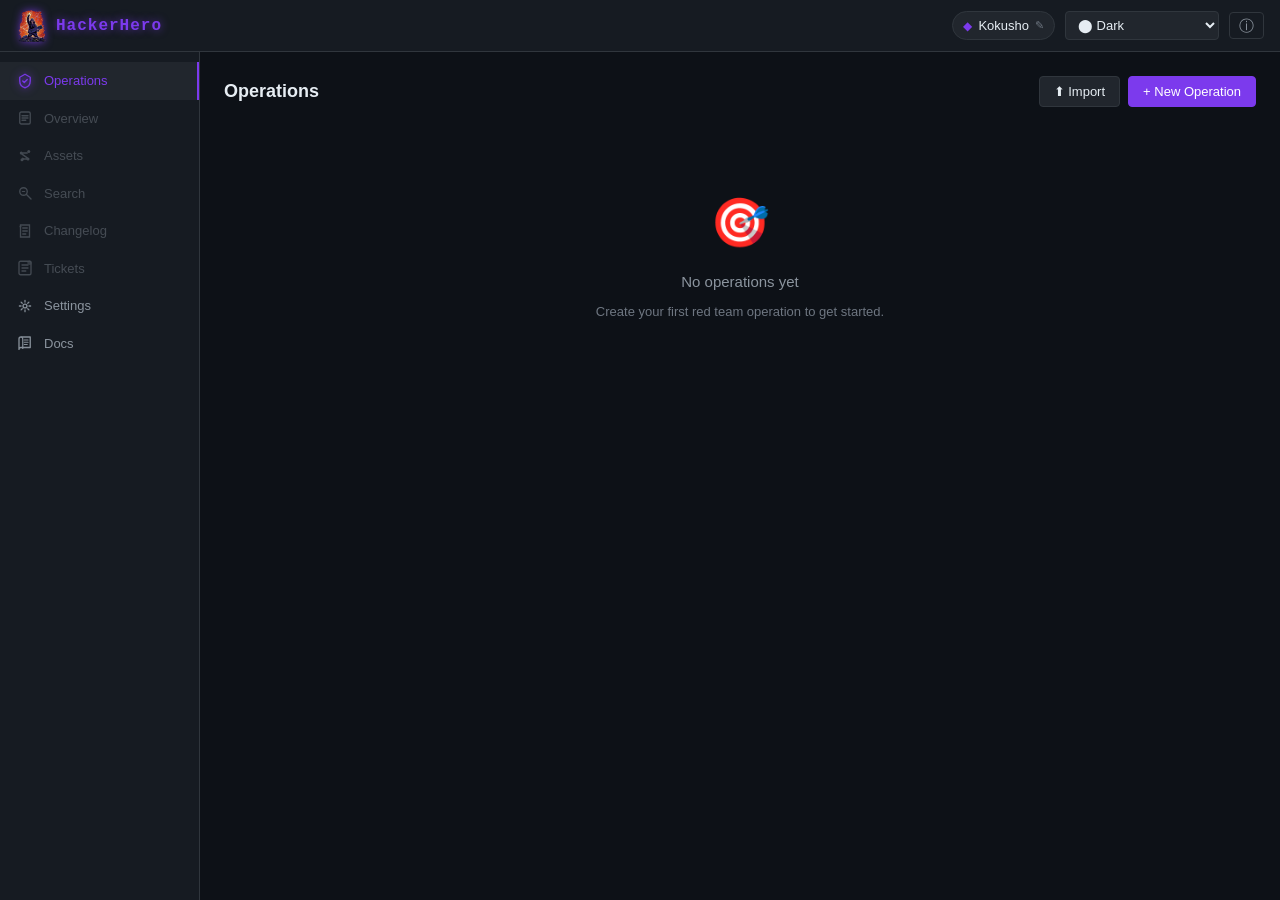
==== index.html @ f77c1a6c "First commit - alpha release of the airgap edition" ====
<!DOCTYPE html>
<!--
  HackerHero - Red Team Operations Manager
  A local-first, offline web application for pentesters and red team operators.
  All data is stored in the browser's IndexedDB — no server, no internet required.
  
  To run: serve this folder with any HTTP server, e.g.:
    python3 -m http.server 8080
  Then open: http://localhost:8080
-->
<html lang="en" data-theme="dark">
<head>
  <meta charset="UTF-8" />
  <meta name="viewport" content="width=device-width, initial-scale=1.0" />
  <title>HackerHero</title>
  <link rel="icon" type="image/svg+xml" href="favicon.svg?v=logo5" />

  <link rel="stylesheet" href="css/app.css?v=20260406u">
</head>
<body>

  <!-- =====================================================
       MATRIX RAIN CANVAS (visible only in "matrix" theme)
       ===================================================== -->
  <canvas id="matrix-canvas"></canvas>

  <!-- =====================================================
       UPSIDE DOWN OVERLAY (visible only in "upside-down" theme)
       ===================================================== -->
  <div id="ud-overlay" class="hidden" aria-hidden="true">
    <!-- Floating spores / particles (vertical only, varied sizes) -->
    <div class="ud-spores">
      <!-- Tiny spores (1-2px) -->
      <span class="ud-spore" style="--x:2%;--d:9s;--s:1px;--delay:0s"></span>
      <span class="ud-spore" style="--x:7%;--d:12s;--s:1px;--delay:2.1s"></span>
      <span class="ud-spore" style="--x:14%;--d:8s;--s:2px;--delay:0.4s"></span>
      <span class="ud-spore" style="--x:19%;--d:14s;--s:1px;--delay:4.6s"></span>
      <span class="ud-spore" style="--x:26%;--d:10s;--s:2px;--delay:1.3s"></span>
      <span class="ud-spore" style="--x:34%;--d:13s;--s:1px;--delay:6.0s"></span>
      <span class="ud-spore" style="--x:41%;--d:7s;--s:2px;--delay:3.2s"></span>
      <span class="ud-spore" style="--x:49%;--d:11s;--s:1px;--delay:5.5s"></span>
      <span class="ud-spore" style="--x:56%;--d:9s;--s:2px;--delay:0.8s"></span>
      <span class="ud-spore" style="--x:63%;--d:15s;--s:1px;--delay:7.2s"></span>
      <span class="ud-spore" style="--x:71%;--d:8s;--s:2px;--delay:2.5s"></span>
      <span class="ud-spore" style="--x:79%;--d:12s;--s:1px;--delay:4.0s"></span>
      <span class="ud-spore" style="--x:86%;--d:10s;--s:2px;--delay:8.1s"></span>
      <span class="ud-spore" style="--x:93%;--d:14s;--s:1px;--delay:1.7s"></span>
      <span class="ud-spore" style="--x:97%;--d:9s;--s:2px;--delay:5.9s"></span>
      <!-- Small spores (3px) -->
      <span class="ud-spore" style="--x:4%;--d:10s;--s:3px;--delay:0.3s"></span>
      <span class="ud-spore" style="--x:11%;--d:8s;--s:3px;--delay:3.4s"></span>
      <span class="ud-spore" style="--x:18%;--d:13s;--s:3px;--delay:1.1s"></span>
      <span class="ud-spore" style="--x:25%;--d:9s;--s:3px;--delay:5.7s"></span>
      <span class="ud-spore" style="--x:32%;--d:11s;--s:3px;--delay:2.0s"></span>
      <span class="ud-spore" style="--x:39%;--d:7s;--s:3px;--delay:6.3s"></span>
      <span class="ud-spore" style="--x:47%;--d:14s;--s:3px;--delay:0.6s"></span>
      <span class="ud-spore" style="--x:54%;--d:10s;--s:3px;--delay:4.8s"></span>
      <span class="ud-spore" style="--x:61%;--d:8s;--s:3px;--delay:7.5s"></span>
      <span class="ud-spore" style="--x:69%;--d:12s;--s:3px;--delay:1.9s"></span>
      <span class="ud-spore" style="--x:77%;--d:9s;--s:3px;--delay:3.6s"></span>
      <span class="ud-spore" style="--x:84%;--d:11s;--s:3px;--delay:8.4s"></span>
      <span class="ud-spore" style="--x:91%;--d:13s;--s:3px;--delay:0.9s"></span>
      <span class="ud-spore" style="--x:98%;--d:8s;--s:3px;--delay:5.2s"></span>
      <!-- Medium spores (4-5px) -->
      <span class="ud-spore" style="--x:6%;--d:12s;--s:4px;--delay:1.5s"></span>
      <span class="ud-spore" style="--x:13%;--d:9s;--s:5px;--delay:4.1s"></span>
      <span class="ud-spore" style="--x:21%;--d:14s;--s:4px;--delay:0.2s"></span>
      <span class="ud-spore" style="--x:29%;--d:8s;--s:5px;--delay:6.7s"></span>
      <span class="ud-spore" style="--x:36%;--d:11s;--s:4px;--delay:2.4s"></span>
      <span class="ud-spore" style="--x:44%;--d:10s;--s:5px;--delay:7.8s"></span>
      <span class="ud-spore" style="--x:52%;--d:13s;--s:4px;--delay:3.0s"></span>
      <span class="ud-spore" style="--x:59%;--d:7s;--s:5px;--delay:5.3s"></span>
      <span class="ud-spore" style="--x:66%;--d:12s;--s:4px;--delay:0.7s"></span>
      <span class="ud-spore" style="--x:74%;--d:9s;--s:5px;--delay:8.6s"></span>
      <span class="ud-spore" style="--x:81%;--d:14s;--s:4px;--delay:1.8s"></span>
      <span class="ud-spore" style="--x:89%;--d:10s;--s:5px;--delay:4.4s"></span>
      <span class="ud-spore" style="--x:96%;--d:8s;--s:4px;--delay:6.1s"></span>
      <!-- Large spores (6-8px) -->
      <span class="ud-spore" style="--x:9%;--d:16s;--s:6px;--delay:2.3s"></span>
      <span class="ud-spore" style="--x:23%;--d:18s;--s:7px;--delay:0.5s"></span>
      <span class="ud-spore" style="--x:37%;--d:15s;--s:8px;--delay:5.0s"></span>
      <span class="ud-spore" style="--x:50%;--d:17s;--s:6px;--delay:3.7s"></span>
      <span class="ud-spore" style="--x:64%;--d:14s;--s:7px;--delay:7.1s"></span>
      <span class="ud-spore" style="--x:78%;--d:16s;--s:8px;--delay:1.4s"></span>
      <span class="ud-spore" style="--x:88%;--d:18s;--s:6px;--delay:4.9s"></span>
      <span class="ud-spore" style="--x:43%;--d:15s;--s:7px;--delay:8.8s"></span>
      <span class="ud-spore" style="--x:16%;--d:17s;--s:8px;--delay:6.5s"></span>
      <span class="ud-spore" style="--x:72%;--d:14s;--s:6px;--delay:9.2s"></span>
      <span class="ud-spore" style="--x:57%;--d:19s;--s:7px;--delay:2.8s"></span>
      <span class="ud-spore" style="--x:30%;--d:16s;--s:8px;--delay:7.6s"></span>
    </div>



    <!-- Bikes silhouette riding across bottom -->
    <div class="ud-bikes">
      <!-- Kid 1 on bike -->
      <svg class="ud-bike ud-bike-1" viewBox="0 0 80 55" fill="none">
        <circle cx="15" cy="42" r="11" stroke="#1a0a12" stroke-width="2"/>
        <circle cx="65" cy="42" r="11" stroke="#1a0a12" stroke-width="2"/>
        <path d="M15,42 L30,25 L50,25 L65,42" stroke="#1a0a12" stroke-width="2"/>
        <path d="M30,25 L35,42" stroke="#1a0a12" stroke-width="2"/>
        <circle cx="35" cy="15" r="5" fill="#1a0a12"/>
        <path d="M35,20 L35,30" stroke="#1a0a12" stroke-width="2"/>
        <line x1="50" y1="25" x2="50" y2="35" stroke="#1a0a12" stroke-width="2"/>
        <circle cx="52" cy="22" r="3" fill="#ff226655" class="ud-bike-light"/>
      </svg>
      <!-- Kid 2 on bike -->
      <svg class="ud-bike ud-bike-2" viewBox="0 0 80 55" fill="none">
        <circle cx="15" cy="42" r="11" stroke="#1a0a12" stroke-width="2"/>
        <circle cx="65" cy="42" r="11" stroke="#1a0a12" stroke-width="2"/>
        <path d="M15,42 L30,25 L50,25 L65,42" stroke="#1a0a12" stroke-width="2"/>
        <path d="M30,25 L35,42" stroke="#1a0a12" stroke-width="2"/>
        <circle cx="35" cy="15" r="5" fill="#1a0a12"/>
        <path d="M35,20 L35,30" stroke="#1a0a12" stroke-width="2"/>
        <line x1="50" y1="25" x2="50" y2="35" stroke="#1a0a12" stroke-width="2"/>
        <circle cx="52" cy="22" r="3" fill="#ff226655" class="ud-bike-light"/>
      </svg>
      <!-- Kid 3 on bike -->
      <svg class="ud-bike ud-bike-3" viewBox="0 0 80 55" fill="none">
        <circle cx="15" cy="42" r="11" stroke="#1a0a12" stroke-width="2"/>
        <circle cx="65" cy="42" r="11" stroke="#1a0a12" stroke-width="2"/>
        <path d="M15,42 L30,25 L50,25 L65,42" stroke="#1a0a12" stroke-width="2"/>
        <path d="M30,25 L35,42" stroke="#1a0a12" stroke-width="2"/>
        <circle cx="35" cy="15" r="5" fill="#1a0a12"/>
        <path d="M35,20 L35,30" stroke="#1a0a12" stroke-width="2"/>
        <line x1="50" y1="25" x2="50" y2="35" stroke="#1a0a12" stroke-width="2"/>
        <circle cx="52" cy="22" r="3" fill="#ff226655" class="ud-bike-light"/>
      </svg>
    </div>

    <!-- Vecna's clock -->
    <div class="ud-vecna-clock">
      <svg viewBox="0 0 100 100" class="ud-clock-svg">
        <circle cx="50" cy="50" r="45" fill="none" stroke="#3d0a30" stroke-width="2"/>
        <circle cx="50" cy="50" r="42" fill="none" stroke="#ff226622" stroke-width="1"/>
        <!-- Hour markers -->
        <line x1="50" y1="10" x2="50" y2="16" stroke="#ff2266" stroke-width="2"/>
        <line x1="50" y1="84" x2="50" y2="90" stroke="#ff2266" stroke-width="2"/>
        <line x1="10" y1="50" x2="16" y2="50" stroke="#ff2266" stroke-width="2"/>
        <line x1="84" y1="50" x2="90" y2="50" stroke="#ff2266" stroke-width="2"/>
        <line x1="22" y1="22" x2="26" y2="26" stroke="#ff226688" stroke-width="1.5"/>
        <line x1="74" y1="22" x2="78" y2="26" stroke="#ff226688" stroke-width="1.5"/>
        <line x1="22" y1="78" x2="26" y2="74" stroke="#ff226688" stroke-width="1.5"/>
        <line x1="74" y1="78" x2="78" y2="74" stroke="#ff226688" stroke-width="1.5"/>
        <!-- Clock hands -->
        <line x1="50" y1="50" x2="50" y2="22" stroke="#ff2266" stroke-width="2.5" stroke-linecap="round" class="ud-clock-minute"/>
        <line x1="50" y1="50" x2="35" y2="38" stroke="#ff2266" stroke-width="3" stroke-linecap="round" class="ud-clock-hour"/>
        <circle cx="50" cy="50" r="3" fill="#ff2266"/>
        <!-- Vecna tendrils from clock -->
        <path d="M50,95 Q45,110 40,120 Q35,125 30,135" fill="none" stroke="#3d0a30" stroke-width="2" opacity="0.6"/>
        <path d="M50,95 Q55,115 60,125 Q65,130 70,140" fill="none" stroke="#3d0a30" stroke-width="2" opacity="0.6"/>
        <path d="M5,50 Q-10,55 -20,50 Q-25,45 -35,48" fill="none" stroke="#3d0a30" stroke-width="2" opacity="0.6"/>
      </svg>
    </div>

    <!-- Fog / mist layer -->
    <div class="ud-fog ud-fog-1"></div>
    <div class="ud-fog ud-fog-2"></div>
  </div>

  <!-- =====================================================
       APP SHELL
       ===================================================== -->
  <div id="app">

    <!-- ── HEADER ── -->
    <header id="app-header">
      <div class="header-logo" id="btn-go-home" title="Back to Missions">
        <img src="favicon.svg?v=logo5" alt="HackerHero" class="logo-img" />
        <span class="logo-text">HackerHero</span>
      </div>

      <!-- Operation theme: tactical alert banner -->
      <div id="op-alert-banner" class="hidden">
        <span class="op-alert-dot"></span>
        <span class="op-alert-label">ONGOING OPERATION</span>
        <span class="op-alert-sub">DO NOT DISTURB</span>
        <span class="op-alert-dot"></span>
      </div>

      <div id="active-mission-badge" class="mission-badge hidden">
        <span class="badge-label">OPERATION</span>
        <span id="active-mission-name" class="badge-name"></span>
        <div id="mission-tz-clock" class="mission-tz-clock hidden">
          <span id="tz-time" class="tz-time">--:--:--</span>
          <span id="tz-date" class="tz-date">---</span>
          <span id="tz-zone" class="tz-zone"></span>
        </div>
      </div>

      <div class="header-right">
        <!-- Operator name indicator -->
        <div class="operator-chip" id="operator-chip" title="Click to change operator name">
          <span class="operator-icon">&#9670;</span>
          <span id="header-operator-name">Loading…</span>
          <span class="operator-edit-hint">&#9998;</span>
        </div>

        <!-- Theme selector -->
        <div class="theme-selector-wrap">
          <label for="theme-select" class="sr-only">Theme</label>
          <select id="theme-select" title="Choose UI theme">
            <option value="dark">&#11044; Dark</option>
            <option value="light">&#9675; Light</option>
            <option value="concentration">&#9670; Focus</option>
            <option value="matrix">&#9707; Matrix</option>
            <option value="upside-down">&#9763; Upside Down</option>
            <option value="operation">&#9760; Operation</option>
            <option value="wargames">&#9000; WarGames</option>
            <option value="hackers">&#9889; Hack The Planet</option>
          </select>
        </div>

        <!-- Docs link -->
        <button class="btn-icon" id="btn-open-docs" title="Documentation">&#9432;</button>
      </div>
    </header>

    <!-- ── BODY LAYOUT ── -->
    <div id="app-body">

      <!-- ── SIDEBAR NAVIGATION ── -->
      <nav id="sidebar">
        <ul class="nav-list" role="navigation">
          <li class="nav-item active" data-panel="missions"   title="All Operations">
            <span class="nav-icon" aria-hidden="true">
              <svg viewBox="0 0 24 24" class="nav-icon-svg" focusable="false">
                <path d="M12 3l7 4v5c0 5-3.2 8-7 9-3.8-1-7-4-7-9V7l7-4z" fill="none" stroke="currentColor" stroke-width="1.8" stroke-linejoin="round"/>
                <path d="M9 12l2 2 4-4" fill="none" stroke="currentColor" stroke-width="1.8" stroke-linecap="round" stroke-linejoin="round"/>
              </svg>
            </span>
            <span class="nav-label">Operations</span>
          </li>
          <li class="nav-item mission-only" data-panel="overview"   title="Mission Overview">
            <span class="nav-icon" aria-hidden="true">
              <svg viewBox="0 0 24 24" class="nav-icon-svg" focusable="false">
                <rect x="5" y="4" width="14" height="16" rx="2" fill="none" stroke="currentColor" stroke-width="1.8"/>
                <path d="M8 9h8M8 12h8M8 15h5" fill="none" stroke="currentColor" stroke-width="1.8" stroke-linecap="round"/>
              </svg>
            </span>
            <span class="nav-label">Overview</span>
          </li>
          <li class="nav-item mission-only" data-panel="assets"     title="Network Zones & Assets">
            <span class="nav-icon" aria-hidden="true">
              <svg viewBox="0 0 24 24" class="nav-icon-svg" focusable="false">
                <circle cx="7" cy="8" r="2" fill="currentColor"/>
                <circle cx="17" cy="6" r="2" fill="currentColor"/>
                <circle cx="16" cy="16" r="2" fill="currentColor"/>
                <circle cx="8" cy="17" r="2" fill="currentColor"/>
                <path d="M9 8h6M8 9.5l7 5M14.5 16h-5" fill="none" stroke="currentColor" stroke-width="1.8" stroke-linecap="round"/>
                <path d="M10 16l-1-1" fill="none" stroke="currentColor" stroke-width="1.8" stroke-linecap="round"/>
              </svg>
            </span>
            <span class="nav-label">Assets</span>
          </li>
          <li class="nav-item mission-only" data-panel="search"     title="Search">
            <span class="nav-icon" aria-hidden="true">
              <svg viewBox="0 0 24 24" class="nav-icon-svg" focusable="false">
                <circle cx="10" cy="10" r="5" fill="none" stroke="currentColor" stroke-width="1.8"/>
                <path d="M14 14l6 6" fill="none" stroke="currentColor" stroke-width="1.8" stroke-linecap="round"/>
                <path d="M8.5 10h3" fill="none" stroke="currentColor" stroke-width="1.6" stroke-linecap="round"/>
              </svg>
            </span>
            <span class="nav-label">Search</span>
          </li>

          <li class="nav-item mission-only" data-panel="changelog"  title="Changelog">
            <span class="nav-icon" aria-hidden="true">
              <svg viewBox="0 0 24 24" class="nav-icon-svg" focusable="false">
                <path d="M6 4h12v16H6z" fill="none" stroke="currentColor" stroke-width="1.8"/>
                <path d="M9 8h6M9 12h6M9 16h4" fill="none" stroke="currentColor" stroke-width="1.8" stroke-linecap="round"/>
                <circle cx="6" cy="6" r="1.3" fill="currentColor"/>
              </svg>
            </span>
            <span class="nav-label">Changelog</span>
          </li>
          <li class="nav-item mission-only" data-panel="tickets" title="Tickets">
            <span class="nav-icon" aria-hidden="true">
              <svg viewBox="0 0 24 24" class="nav-icon-svg" focusable="false">
                <rect x="4" y="3" width="16" height="18" rx="2" fill="none" stroke="currentColor" stroke-width="1.8"/>
                <path d="M8 8h8M8 12h8M8 16h5" fill="none" stroke="currentColor" stroke-width="1.8" stroke-linecap="round"/>
                <circle cx="18" cy="5" r="3" fill="currentColor" opacity=".7"/>
              </svg>
            </span>
            <span class="nav-label">Tickets</span>
          </li>
          <li class="nav-item" data-panel="settings" title="Settings">
            <span class="nav-icon" aria-hidden="true">
              <svg viewBox="0 0 24 24" class="nav-icon-svg" focusable="false">
                <circle cx="12" cy="12" r="2.6" fill="none" stroke="currentColor" stroke-width="1.8"/>
                <path d="M12 4.5v2.2M12 17.3v2.2M4.5 12h2.2M17.3 12h2.2M6.8 6.8l1.5 1.5M15.7 15.7l1.5 1.5M17.2 6.8l-1.5 1.5M8.3 15.7l-1.5 1.5" fill="none" stroke="currentColor" stroke-width="1.7" stroke-linecap="round"/>
              </svg>
            </span>
            <span class="nav-label">Settings</span>
          </li>
          <li class="nav-item" data-panel="docs" title="Documentation">
            <span class="nav-icon" aria-hidden="true">
              <svg viewBox="0 0 24 24" class="nav-icon-svg" focusable="false">
                <path d="M4 6.5C4 5.1 5.1 4 6.5 4H19v14H6.5C5.1 18 4 19.1 4 20.5V6.5z" fill="none" stroke="currentColor" stroke-width="1.8" stroke-linejoin="round"/>
                <path d="M6.5 4C7.9 4 9 5.1 9 6.5V20" fill="none" stroke="currentColor" stroke-width="1.6"/>
                <path d="M11 8h5M11 11h5M11 14h4" fill="none" stroke="currentColor" stroke-width="1.6" stroke-linecap="round"/>
              </svg>
            </span>
            <span class="nav-label">Docs</span>
          </li>
        </ul>
      </nav>

      <!-- ── MAIN CONTENT ── -->
      <main id="main-content">

        <!-- OPERATIONS PANEL -->
        <section id="panel-missions" class="panel active" role="main">
          <!-- Dynamically rendered by js/app.js – MissionsPanel.render() -->
        </section>

        <!-- OVERVIEW PANEL -->
        <section id="panel-overview" class="panel" role="main">
          <!-- Dynamically rendered by OverviewPanel.render() -->
        </section>

        <!-- ASSETS PANEL -->
        <section id="panel-assets" class="panel" role="main">
          <!-- Dynamically rendered by AssetsPanel.render() -->
        </section>

        <!-- SEARCH PANEL -->
        <section id="panel-search" class="panel" role="main">
          <!-- Dynamically rendered by SearchPanel.render() -->
        </section>

        <!-- CHANGELOG PANEL -->
        <section id="panel-changelog" class="panel" role="main">
          <!-- Dynamically rendered by ChangelogPanel.render() -->
        </section>

        <!-- TICKETS PANEL -->
        <section id="panel-tickets" class="panel" role="main">
          <!-- Dynamically rendered by TicketsPanel.render() -->
        </section>

        <!-- SETTINGS PANEL -->
        <section id="panel-settings" class="panel" role="main">
          <!-- Dynamically rendered by SettingsPanel.render() -->
        </section>

        <!-- DOCS PANEL -->
        <section id="panel-docs" class="panel" role="main">
          <!-- Dynamically rendered by DocsPanel.render() -->
        </section>

      </main>
    </div>
  </div>

  <!-- =====================================================
       MODAL OVERLAY
       ===================================================== -->
  <div id="modal-overlay" class="hidden" role="dialog" aria-modal="true">
    <div id="modal-box">
      <div id="modal-header">
        <h3 id="modal-title">Dialog</h3>
        <button id="modal-close" title="Close">&times;</button>
      </div>
      <div id="modal-body">
        <!-- Populated dynamically -->
      </div>
      <div id="modal-footer">
        <button id="modal-cancel" class="btn btn-secondary">Cancel</button>
        <button id="modal-confirm" class="btn btn-primary">Confirm</button>
      </div>
    </div>
  </div>

  <!-- =====================================================
       TOAST NOTIFICATIONS
       ===================================================== -->
  <div id="toast-container" aria-live="polite"></div>

  <!-- =====================================================
       TOOLTIP (global, positioned by JS)
       ===================================================== -->
  <div id="global-tooltip" class="hidden"></div>

  <!-- =====================================================
       LIGHTBOX (image gallery overlay)
       ===================================================== -->
  <div id="lightbox-overlay" class="hidden" aria-label="Image viewer">
    <button class="lightbox-close" title="Close (Esc)">&times;</button>
    <button class="lightbox-nav prev" title="Previous (←)">‹</button>
    <div class="lightbox-img-wrap">
      <img id="lightbox-img" src="" alt="Attachment preview" />
    </div>
    <button class="lightbox-nav next" title="Next (→)">›</button>
    <div class="lightbox-info">
      <span class="lightbox-counter" id="lightbox-counter"></span>
      <span class="lightbox-filename" id="lightbox-filename"></span>
    </div>
  </div>

  <!-- =====================================================
       ENTRY POINT – ES6 Module
       All other modules are imported via app.js
       ===================================================== -->
  <script type="module" src="js/app.js?v=20260406u"></script>
</body>
</html>
---- css/app.css ----
/**
 * HackerHero — Application Stylesheet
 *
 * Architecture:
 *  1. CSS Custom Properties (theme tokens) — 6 themes via [data-theme]
 *  2. Reset & base typography
 *  3. Layout (header, sidebar, content)
 *  4. Navigation
 *  5. Panels (generic panel shell)
 *  6. Components:
 *       buttons, forms, tables, cards, badges, tooltips,
 *       tree view, modal, toast, map canvas, changelog, search
 *  7. Special theme effects (matrix rain, upside-down, operation blink)
 *  8. Utilities
 *
 * To add a new theme:
 *  1. Add a new [data-theme="your-theme"] block in section 1
 *  2. Add <option> in index.html theme-select
 *  3. Handle any special JS effects in app.js ThemeManager
 */

/* ═══════════════════════════════════════════════════════════════════════════
   1. CSS CUSTOM PROPERTIES / THEME TOKENS
   ═══════════════════════════════════════════════════════════════════════════ */

/* ── Dark Minimalist (default) ───────────────────────────────────────────── */
[data-theme="dark"], :root {
  --c-bg:          #0d1117;
  --c-bg2:         #161b22;
  --c-bg3:         #21262d;
  --c-border:      #30363d;
  --c-text:        #e6edf3;
  --c-text2:       #8b949e;
  --c-text3:       #6e7681;
  --c-accent:      #7c3aed;
  --c-accent-hover:#6d28d9;
  --c-accent2:     #22d3ee;
  --c-success:     #3fb950;
  --c-warning:     #d29922;
  --c-danger:      #f85149;
  --c-info:        #58a6ff;
  --c-key-badge:   #fbbf24;
  --c-sidebar-w:   200px;
  --c-header-h:    52px;
  --radius:        8px;
  --radius-sm:     4px;
  --shadow:        0 4px 16px rgba(0,0,0,.45);
  --shadow-sm:     0 2px 6px rgba(0,0,0,.35);
  --font-ui:       -apple-system, BlinkMacSystemFont, "Segoe UI", Helvetica, Arial, sans-serif;
  --font-mono:     "SFMono-Regular", Consolas, "Liberation Mono", Menlo, monospace;
  --transition:    0.18s ease;
  --matrix-color:  #00ff41;
  --glow-accent:   0 0 8px rgba(124,58,237,.7);
  --glow-cyan:     0 0 8px rgba(34,211,238,.7);
}

/* ── Light Minimalist ─────────────────────────────────────────────────────── */
[data-theme="light"] {
  --c-bg:          #ffffff;
  --c-bg2:         #f6f8fa;
  --c-bg3:         #eaeef2;
  --c-border:      #d0d7de;
  --c-text:        #1f2328;
  --c-text2:       #656d76;
  --c-text3:       #8c959f;
  --c-accent:      #6d28d9;
  --c-accent-hover:#5b21b6;
  --c-accent2:     #0284c7;
  --c-success:     #1a7f37;
  --c-warning:     #9a6700;
  --c-danger:      #cf222e;
  --c-info:        #0550ae;
  --c-key-badge:   #b45309;
  --shadow:        0 4px 16px rgba(0,0,0,.12);
  --shadow-sm:     0 2px 6px rgba(0,0,0,.08);
  --glow-accent:   none;
  --glow-cyan:     none;
}

/* ── Concentration (calm focus) ───────────────────────────────────────────── */
[data-theme="concentration"] {
  --c-bg:          #1a1f2e;
  --c-bg2:         #222a3d;
  --c-bg3:         #2a3450;
  --c-border:      #2d3748;
  --c-text:        #b8c4d8;
  --c-text2:       #7d8fa8;
  --c-text3:       #5a6a80;
  --c-accent:      #4a9eff;
  --c-accent-hover:#2680eb;
  --c-accent2:     #63cba8;
  --c-success:     #48bb78;
  --c-warning:     #ecc94b;
  --c-danger:      #fc8181;
  --c-info:        #63b3ed;
  --c-key-badge:   #f6ad55;
  --shadow:        0 4px 18px rgba(0,0,0,.5);
  --shadow-sm:     0 2px 8px rgba(0,0,0,.4);
  --glow-accent:   0 0 10px rgba(74,158,255,.5);
  --glow-cyan:     0 0 10px rgba(99,203,168,.5);
}

/* ── Matrix ───────────────────────────────────────────────────────────────── */
[data-theme="matrix"] {
  --c-bg:          #000000;
  --c-bg2:         #001400;
  --c-bg3:         #002200;
  --c-border:      #004400;
  --c-text:        #00ff41;
  --c-text2:       #00cc33;
  --c-text3:       #009922;
  --c-accent:      #00ff41;
  --c-accent-hover:#00cc33;
  --c-accent2:     #00ffcc;
  --c-success:     #00ff41;
  --c-warning:     #ffff00;
  --c-danger:      #ff4444;
  --c-info:        #00ccff;
  --c-key-badge:   #ffff00;
  --font-ui:       "SFMono-Regular", Consolas, monospace;
  --shadow:        0 0 20px rgba(0,255,65,.15);
  --shadow-sm:     0 0 8px rgba(0,255,65,.1);
  --glow-accent:   0 0 10px #00ff41, 0 0 20px rgba(0,255,65,.3);
  --glow-cyan:     0 0 10px #00ffcc;
}

/* ── Upside Down (Stranger Things aesthetic) ──────────────────────────────── */
[data-theme="upside-down"] {
  --c-bg:          #080206;
  --c-bg2:         #110510;
  --c-bg3:         #1c0a1a;
  --c-border:      #3d0a30;
  --c-text:        #e8c4d8;
  --c-text2:       #b06090;
  --c-text3:       #7a3060;
  --c-accent:      #ff2266;
  --c-accent-hover:#cc1a55;
  --c-accent2:     #ff6633;
  --c-success:     #cc3366;
  --c-warning:     #ff9944;
  --c-danger:      #ff0033;
  --c-info:        #cc44cc;
  --c-key-badge:   #ff6600;
  --shadow:        0 4px 20px rgba(255,0,80,.2);
  --shadow-sm:     0 2px 10px rgba(255,0,80,.15);
  --glow-accent:   0 0 12px rgba(255,34,102,.8), 0 0 30px rgba(255,34,102,.3);
  --glow-cyan:     0 0 12px rgba(255,102,51,.6);
}

/* ── Ongoing OPERATION (tactical dark — CoD/BF briefing) ────────────────── */
[data-theme="operation"] {
  --c-bg:          #060808;
  --c-bg2:         #0c1010;
  --c-bg3:         #141a1a;
  --c-border:      #1e2a28;
  --c-text:        #c8d0cc;
  --c-text2:       #6b7b74;
  --c-text3:       #3d4f48;
  --c-accent:      #e03030;
  --c-accent-hover:#c02020;
  --c-accent2:     #d4a030;
  --c-success:     #3a8a40;
  --c-warning:     #d4a030;
  --c-danger:      #e03030;
  --c-info:        #4888aa;
  --c-key-badge:   #d4a030;
  --font-ui:       "SFMono-Regular", Consolas, "Courier New", monospace;
  --font-mono:     "SFMono-Regular", Consolas, "Courier New", monospace;
  --shadow:        0 2px 15px rgba(0,0,0,.5);
  --shadow-sm:     0 1px 6px rgba(0,0,0,.4);
  --glow-accent:   0 0 6px rgba(224,48,48,.5), 0 0 20px rgba(224,48,48,.15);
  --glow-cyan:     0 0 8px rgba(212,160,48,.4);
}

/* ── WarGames — WOPR amber phosphor CRT (1983) ───────────────────────────── */
[data-theme="wargames"] {
  --c-bg:          #0a0800;
  --c-bg2:         #100e04;
  --c-bg3:         #1a1608;
  --c-border:      #2a2410;
  --c-text:        #ffb000;
  --c-text2:       #cc8c00;
  --c-text3:       #886000;
  --c-accent:      #ffb000;
  --c-accent-hover:#e09c00;
  --c-accent2:     #ff6600;
  --c-success:     #44aa22;
  --c-warning:     #ffcc00;
  --c-danger:      #ff3300;
  --c-info:        #ffb000;
  --c-key-badge:   #ffcc00;
  --font-ui:       "Courier New", Courier, monospace;
  --font-mono:     "Courier New", Courier, monospace;
  --shadow:        0 0 18px rgba(255,176,0,.12);
  --shadow-sm:     0 0 6px rgba(255,176,0,.08);
  --glow-accent:   0 0 8px rgba(255,176,0,.6), 0 0 22px rgba(255,176,0,.2);
  --glow-cyan:     0 0 8px rgba(255,102,0,.5);
}

/* ── Hack The Planet — neon cyberpunk (Hackers 1995) ──────────────────── */
[data-theme="hackers"] {
  --c-bg:          #06000f;
  --c-bg2:         #0c0520;
  --c-bg3:         #140a30;
  --c-border:      #2a1855;
  --c-text:        #d0e8ff;
  --c-text2:       #8090cc;
  --c-text3:       #5060aa;
  --c-accent:      #00ffff;
  --c-accent-hover:#00ccdd;
  --c-accent2:     #ff00ff;
  --c-success:     #00ff66;
  --c-warning:     #ffcc00;
  --c-danger:      #ff2060;
  --c-info:        #00ccff;
  --c-key-badge:   #ff00ff;
  --shadow:        0 0 20px rgba(0,255,255,.1), 0 0 40px rgba(255,0,255,.05);
  --shadow-sm:     0 0 8px rgba(0,255,255,.08);
  --glow-accent:   0 0 10px rgba(0,255,255,.7), 0 0 30px rgba(0,255,255,.25);
  --glow-cyan:     0 0 10px rgba(255,0,255,.6), 0 0 25px rgba(255,0,255,.2);
}


/* ═══════════════════════════════════════════════════════════════════════════
   2. RESET & BASE
   ═══════════════════════════════════════════════════════════════════════════ */

*, *::before, *::after { box-sizing: border-box; margin: 0; padding: 0; }

html, body {
  height: 100%;
  font-family: var(--font-ui);
  font-size: 14px;
  background: var(--c-bg);
  color: var(--c-text);
  line-height: 1.5;
  overflow: hidden;
}
/* ── 50 6f 77 65 72 65 64 20 62 79 20 4d 65 73 6b 61 6c ── */
body::after {
  content: 'Powered by Meskal';
  position: absolute;
  width: 0;
  height: 0;
  overflow: hidden;
  opacity: 0;
  pointer-events: none;
}

a { color: var(--c-accent2); text-decoration: none; }
a:hover { text-decoration: underline; }

code, pre, .mono { font-family: var(--font-mono); }

pre {
  background: var(--c-bg3);
  border: 1px solid var(--c-border);
  border-radius: var(--radius-sm);
  padding: 10px 12px;
  overflow-x: auto;
  font-size: 12px;
  color: var(--c-text);
  white-space: pre-wrap;
  word-break: break-all;
}

mark {
  background: var(--c-accent);
  color: #fff;
  border-radius: 2px;
  padding: 0 2px;
}

h1, h2, h3, h4 {
  color: var(--c-text);
  font-weight: 600;
  line-height: 1.3;
}
h1 { font-size: 22px; }
h2 { font-size: 18px; }
h3 { font-size: 15px; }

.sr-only {
  position: absolute;
  width: 1px; height: 1px;
  overflow: hidden;
  clip: rect(0,0,0,0);
}

/* ═══════════════════════════════════════════════════════════════════════════
   3. LAYOUT
   ═══════════════════════════════════════════════════════════════════════════ */

#matrix-canvas {
  position: fixed;
  inset: 0;
  pointer-events: none;
  z-index: 0;
  opacity: 0;
  transition: opacity 0.5s;
}
[data-theme="matrix"] #matrix-canvas { opacity: 0.35; }

#app {
  display: flex;
  flex-direction: column;
  height: 100vh;
  position: relative;
  z-index: 1;
}

/* ── Header ─────────────────────────────────────────────────────────────── */
#app-header {
  display: flex;
  align-items: center;
  height: var(--c-header-h);
  padding: 0 16px;
  background: var(--c-bg2);
  border-bottom: 1px solid var(--c-border);
  gap: 12px;
  flex-shrink: 0;
  z-index: 100;
}

.header-logo {
  display: flex;
  align-items: center;
  gap: 8px;
  cursor: pointer;
  user-select: none;
}

.logo-img {
  width: 32px;
  height: 32px;
  filter: drop-shadow(0 0 4px var(--c-accent));
}

.logo-text {
  font-family: var(--font-mono);
  font-size: 16px;
  font-weight: 700;
  color: var(--c-accent);
  letter-spacing: 1px;
  text-shadow: var(--glow-accent);
}

[data-theme="matrix"] .logo-text   { animation: matrix-flicker 4s infinite; }
[data-theme="operation"] .logo-text { animation: op-blink 3s infinite; }

.mission-badge {
  display: flex;
  align-items: center;
  gap: 8px;
  background: var(--c-bg3);
  border: 1px solid var(--c-accent);
  border-radius: 20px;
  padding: 3px 12px;
  font-size: 11px;
}
.mission-badge.hidden { display: none; }
.badge-label {
  font-family: var(--font-mono);
  color: var(--c-text3);
  text-transform: uppercase;
  letter-spacing: 1.5px;
  font-size: 10px;
}
.badge-name {
  color: var(--c-accent);
  font-weight: 600;
  font-family: var(--font-mono);
  max-width: 200px;
  overflow: hidden;
  text-overflow: ellipsis;
  white-space: nowrap;
}

/* Timezone clock inside mission badge */
.mission-tz-clock {
  display: flex;
  align-items: center;
  gap: 6px;
  padding-left: 10px;
  margin-left: 6px;
  border-left: 1px solid var(--c-border);
  font-family: var(--font-mono);
  font-size: 11px;
  line-height: 1.2;
  flex-direction: column;
  align-items: flex-end;
  gap: 1px;
}
.mission-tz-clock.hidden { display: none; }
.tz-time {
  font-size: 13px;
  font-weight: 700;
  color: var(--c-text);
  letter-spacing: .5px;
}
.tz-date {
  font-size: 10px;
  color: var(--c-text2);
  letter-spacing: .3px;
}
.tz-zone {
  font-size: 9px;
  color: var(--c-text3);
  text-transform: uppercase;
  letter-spacing: .8px;
}

.header-right {
  margin-left: auto;
  display: flex;
  align-items: center;
  gap: 10px;
}

.operator-chip {
  display: flex;
  align-items: center;
  gap: 6px;
  cursor: pointer;
  padding: 4px 10px;
  border-radius: 16px;
  border: 1px solid var(--c-border);
  background: var(--c-bg3);
  font-size: 13px;
  transition: border-color var(--transition), background var(--transition);
}
.operator-chip:hover { border-color: var(--c-accent); background: var(--c-bg); }

.operator-icon  { color: var(--c-accent); font-size: 12px; }
.operator-edit-hint { color: var(--c-text3); font-size: 11px; }

.theme-selector-wrap select {
  background: var(--c-bg3);
  color: var(--c-text);
  border: 1px solid var(--c-border);
  border-radius: var(--radius-sm);
  padding: 5px 8px;
  font-family: var(--font-ui);
  font-size: 13px;
  cursor: pointer;
  outline: none;
}
.theme-selector-wrap select:hover { border-color: var(--c-accent); }

.btn-icon {
  background: none;
  border: 1px solid var(--c-border);
  border-radius: var(--radius-sm);
  color: var(--c-text2);
  cursor: pointer;
  padding: 5px 9px;
  font-size: 15px;
  line-height: 1;
  transition: border-color var(--transition), color var(--transition);
}
.btn-icon:hover { border-color: var(--c-accent); color: var(--c-accent); }

/* ── App Body ────────────────────────────────────────────────────────────── */
#app-body {
  display: flex;
  flex: 1;
  overflow: hidden;
}

/* ═══════════════════════════════════════════════════════════════════════════
   4. SIDEBAR NAVIGATION
   ═══════════════════════════════════════════════════════════════════════════ */

#sidebar {
  width: var(--c-sidebar-w);
  flex-shrink: 0;
  background: var(--c-bg2);
  border-right: 1px solid var(--c-border);
  overflow-y: auto;
  padding: 10px 0;
}

.nav-list { list-style: none; }

.nav-item {
  display: flex;
  align-items: center;
  gap: 10px;
  padding: 9px 16px;
  cursor: pointer;
  border-radius: 0;
  color: var(--c-text2);
  font-size: 13px;
  transition: background var(--transition), color var(--transition);
  position: relative;
  user-select: none;
}
.nav-item:hover { background: var(--c-bg3); color: var(--c-text); }
.nav-item.active {
  background: var(--c-bg3);
  color: var(--c-accent);
  border-right: 2px solid var(--c-accent);
}
.nav-item.active .nav-icon { filter: drop-shadow(0 0 4px var(--c-accent)); }

.nav-item.mission-only { opacity: 0.4; pointer-events: none; }
.nav-item.mission-only.enabled { opacity: 1; pointer-events: auto; }

.nav-icon  {
  width: 18px;
  height: 18px;
  display: inline-flex;
  align-items: center;
  justify-content: center;
  font-size: 16px;
  flex-shrink: 0;
}
.nav-icon-svg {
  width: 18px;
  height: 18px;
  display: block;
  color: currentColor;
  opacity: 0.95;
}
.nav-label { white-space: nowrap; }

/* ═══════════════════════════════════════════════════════════════════════════
   5. MAIN CONTENT / PANELS
   ═══════════════════════════════════════════════════════════════════════════ */

#main-content {
  flex: 1;
  overflow: hidden;
  position: relative;
}

.panel {
  display: none;
  height: 100%;
  overflow-y: auto;
  padding: 24px;
  animation: fadeIn 0.15s ease;
}
#panel-assets {
  padding: 8px;
  overflow: hidden;
}
.panel.active { display: block; }

@keyframes fadeIn {
  from { opacity: 0; transform: translateY(4px); }
  to   { opacity: 1; transform: translateY(0); }
}

.panel-header {
  display: flex;
  align-items: center;
  justify-content: space-between;
  margin-bottom: 20px;
  flex-wrap: wrap;
  gap: 10px;
}
.panel-header h2 { font-size: 18px; }
.panel-actions { display: flex; gap: 8px; flex-wrap: wrap; }

/* ═══════════════════════════════════════════════════════════════════════════
   6. COMPONENTS
   ═══════════════════════════════════════════════════════════════════════════ */

/* ── Buttons ─────────────────────────────────────────────────────────────── */
.btn {
  display: inline-flex;
  align-items: center;
  gap: 6px;
  padding: 7px 14px;
  border-radius: var(--radius-sm);
  border: 1px solid transparent;
  font-family: var(--font-ui);
  font-size: 13px;
  font-weight: 500;
  cursor: pointer;
  transition: background var(--transition), border-color var(--transition),
              box-shadow var(--transition), opacity var(--transition);
  white-space: nowrap;
  user-select: none;
  text-decoration: none;
}
.btn:disabled { opacity: 0.45; cursor: not-allowed; }

.btn-primary {
  background: var(--c-accent);
  color: #fff;
  border-color: var(--c-accent);
}
.btn-primary:hover:not(:disabled) {
  background: var(--c-accent-hover);
  border-color: var(--c-accent-hover);
  box-shadow: var(--glow-accent);
}

.btn-secondary {
  background: var(--c-bg3);
  color: var(--c-text);
  border-color: var(--c-border);
}
.btn-secondary:hover:not(:disabled) { background: var(--c-bg); border-color: var(--c-text3); }

.btn-danger {
  background: transparent;
  color: var(--c-danger);
  border-color: var(--c-danger);
}
.btn-danger:hover:not(:disabled) { background: var(--c-danger); color: #fff; }

.btn-ghost {
  background: transparent;
  color: var(--c-text2);
  border-color: transparent;
  padding: 5px 8px;
}
.btn-ghost:hover:not(:disabled) { color: var(--c-text); background: var(--c-bg3); }

.btn-sm { padding: 4px 10px; font-size: 12px; }
.btn-xs { padding: 2px 7px;  font-size: 11px; }

/* ── Forms ───────────────────────────────────────────────────────────────── */
.form-group { margin-bottom: 14px; }
.form-label {
  display: block;
  font-size: 12px;
  font-weight: 600;
  color: var(--c-text2);
  margin-bottom: 5px;
  text-transform: uppercase;
  letter-spacing: 0.5px;
}
.form-hint { font-size: 11px; color: var(--c-text3); margin-top: 4px; }

/* Zone checkbox picker inside asset form */
.zone-checkboxes { scrollbar-width: thin; }
.zone-check-label { padding: 2px 6px; border-radius: var(--radius-sm); transition: background .15s; }
.zone-check-label:hover { background: var(--c-bg3); }

input[type="text"],
input[type="date"],
input[type="search"],
select,
textarea {
  width: 100%;
  background: var(--c-bg3);
  color: var(--c-text);
  border: 1px solid var(--c-border);
  border-radius: var(--radius-sm);
  padding: 8px 10px;
  font-family: var(--font-ui);
  font-size: 13px;
  outline: none;
  transition: border-color var(--transition), box-shadow var(--transition);
}
input[type="text"]:focus,
input[type="date"]:focus,
input[type="search"]:focus,
select:focus,
textarea:focus {
  border-color: var(--c-accent);
  box-shadow: 0 0 0 3px rgba(124,58,237,.15);
}
textarea { resize: vertical; min-height: 80px; }

.inline-form { display: flex; gap: 8px; align-items: flex-end; }
.inline-form .form-group { margin-bottom: 0; flex: 1; }

.checkbox-row {
  display: flex;
  align-items: center;
  gap: 8px;
  cursor: pointer;
  font-size: 13px;
}
.checkbox-row input[type="checkbox"] {
  width: 14px;
  height: 14px;
  accent-color: var(--c-accent);
}

/* ── Tables ──────────────────────────────────────────────────────────────── */
.data-table {
  width: 100%;
  border-collapse: collapse;
  font-size: 13px;
}
.data-table thead th {
  text-align: left;
  padding: 8px 12px;
  color: var(--c-text3);
  font-size: 11px;
  font-weight: 600;
  text-transform: uppercase;
  letter-spacing: 0.5px;
  border-bottom: 1px solid var(--c-border);
}
.data-table tbody tr {
  border-bottom: 1px solid var(--c-border);
  transition: background var(--transition);
}
.data-table tbody tr:hover { background: var(--c-bg3); }
.data-table td {
  padding: 10px 12px;
  vertical-align: middle;
}
.data-table .td-actions { white-space: nowrap; text-align: right; }
.data-table .td-actions .btn { margin-left: 4px; }

.empty-state {
  text-align: center;
  padding: 60px 20px;
  color: var(--c-text3);
}
.empty-state-icon { font-size: 48px; margin-bottom: 12px; }
.empty-state-text { font-size: 15px; margin-bottom: 8px; color: var(--c-text2); }
.empty-state-hint { font-size: 13px; }

/* ── Cards ───────────────────────────────────────────────────────────────── */
.card {
  background: var(--c-bg2);
  border: 1px solid var(--c-border);
  border-radius: var(--radius);
  padding: 16px;
  box-shadow: var(--shadow-sm);
}
.card-title {
  font-size: 13px;
  font-weight: 600;
  color: var(--c-text2);
  text-transform: uppercase;
  letter-spacing: 0.5px;
  margin-bottom: 10px;
}
.card-grid {
  display: grid;
  grid-template-columns: repeat(auto-fill, minmax(280px, 1fr));
  gap: 14px;
}

/* ── Badges ──────────────────────────────────────────────────────────────── */
.badge {
  display: inline-flex;
  align-items: center;
  padding: 2px 8px;
  border-radius: 12px;
  font-size: 11px;
  font-weight: 600;
  gap: 4px;
  white-space: nowrap;
}
.badge-success  { background: rgba(63,185,80,.15);  color: var(--c-success); }
.badge-warning  { background: rgba(210,153,34,.15); color: var(--c-warning); }
.badge-danger   { background: rgba(248,81,73,.15);  color: var(--c-danger);  }
.badge-info     { background: rgba(88,166,255,.15); color: var(--c-info);    }
.badge-neutral  { background: var(--c-bg3);         color: var(--c-text2);   }
.badge-key      { background: rgba(251,191,36,.15); color: var(--c-key-badge); }

/* ── Tooltip ─────────────────────────────────────────────────────────────── */
#global-tooltip {
  position: fixed;
  z-index: 9000;
  background: var(--c-bg3);
  border: 1px solid var(--c-border);
  border-radius: var(--radius-sm);
  padding: 6px 10px;
  font-size: 12px;
  color: var(--c-text);
  box-shadow: var(--shadow);
  pointer-events: none;
  max-width: 280px;
  line-height: 1.6;
}
#global-tooltip.hidden { display: none; }

/* ── Section headings inside panels ──────────────────────────────────────── */
.section-title {
  font-size: 11px;
  font-weight: 700;
  text-transform: uppercase;
  letter-spacing: 1px;
  color: var(--c-text3);
  margin-bottom: 10px;
  padding-bottom: 6px;
  border-bottom: 1px solid var(--c-border);
}

/* ── Tabs ────────────────────────────────────────────────────────────────── */
.tabs { display: flex; gap: 2px; border-bottom: 1px solid var(--c-border); margin-bottom: 18px; }
.tab-btn {
  padding: 8px 16px;
  background: none;
  border: none;
  border-bottom: 2px solid transparent;
  color: var(--c-text2);
  cursor: pointer;
  font-size: 13px;
  font-family: var(--font-ui);
  transition: color var(--transition), border-color var(--transition);
  margin-bottom: -1px;
}
.tab-btn:hover { color: var(--c-text); }
.tab-btn.active { color: var(--c-accent); border-bottom-color: var(--c-accent); font-weight: 600; }
.tab-content { display: none; }
.tab-content.active { display: block; }

/* ═══════════════════════════════════════════════════════════════════════════
   MISSIONS PANEL
   ═══════════════════════════════════════════════════════════════════════════ */

.mission-card {
  position: relative;
  background: var(--c-bg2);
  border: 1px solid var(--c-border);
  border-radius: var(--radius);
  padding: 16px 18px;
  transition: border-color var(--transition), box-shadow var(--transition);
  cursor: pointer;
}
.mission-card-delete {
  position: absolute;
  top: 8px;
  right: 8px;
  width: 20px;
  height: 20px;
  padding: 0;
  display: flex;
  align-items: center;
  justify-content: center;
  background: transparent;
  border: none;
  border-radius: 50%;
  color: var(--c-text3);
  font-size: 12px;
  line-height: 1;
  cursor: pointer;
  opacity: 0;
  transition: opacity var(--transition), color var(--transition), background var(--transition);
}
.mission-card:hover .mission-card-delete {
  opacity: 1;
}
.mission-card-delete:hover {
  color: var(--c-danger);
  background: var(--c-danger-bg, rgba(255,60,60,.12));
}
.mission-card:hover {
  border-color: var(--c-accent);
  box-shadow: var(--shadow-sm);
}
.mission-card-header {
  display: flex;
  justify-content: space-between;
  align-items: flex-start;
  margin-bottom: 10px;
}
.mission-codename {
  font-family: var(--font-mono);
  font-size: 16px;
  font-weight: 700;
  color: var(--c-accent);
  text-shadow: var(--glow-accent);
}
.mission-meta {
  font-size: 11px;
  color: var(--c-text3);
  display: flex;
  gap: 12px;
  flex-wrap: wrap;
  margin-top: 6px;
}
.mission-targets {
  display: flex;
  gap: 6px;
  flex-wrap: wrap;
  margin-top: 8px;
}
.mission-card-footer {
  display: flex;
  justify-content: flex-end;
  flex-wrap: wrap;
  gap: 8px;
  margin-top: 12px;
  padding-top: 10px;
  border-top: 1px solid var(--c-border);
}
.mission-card--active {
  border-color: var(--c-success);
  box-shadow: 0 0 0 1px var(--c-success);
}
.mission-card--archived {
  opacity: 0.55;
  cursor: default;
}
.mission-card--archived:hover {
  border-color: var(--c-border);
  box-shadow: none;
  opacity: 0.7;
}
.mission-card--archived .mission-codename {
  color: var(--c-text3);
  text-shadow: none;
}
.missions-section-header {
  display: flex;
  align-items: center;
  gap: 10px;
  margin: 20px 0 10px;
  padding-bottom: 6px;
  border-bottom: 1px solid var(--c-border);
}

/* ═══════════════════════════════════════════════════════════════════════════
   OVERVIEW PANEL
   ═══════════════════════════════════════════════════════════════════════════ */

/* ── Days badge (J+N in header) ── */
.ov-days-badge {
  font-size: 11px;
  font-weight: 700;
  font-family: var(--font-mono);
  color: var(--c-accent);
  background: rgba(124,58,237,.12);
  padding: 3px 10px;
  border-radius: 12px;
  letter-spacing: 0.05em;
}

/* ── KPI Strip ── */
.ov-kpi-strip {
  display: grid;
  grid-template-columns: repeat(auto-fit, minmax(100px, 1fr));
  gap: 8px;
  padding: 0 20px 16px;
}
.ov-kpi {
  display: flex;
  flex-direction: column;
  align-items: center;
  gap: 2px;
  padding: 12px 8px;
  background: var(--c-bg2);
  border: 1px solid var(--c-border);
  border-radius: var(--radius-sm);
  transition: transform 0.15s, box-shadow 0.15s, border-color 0.15s;
}
.ov-kpi.card-nav { cursor: pointer; }
.ov-kpi.card-nav:hover {
  transform: translateY(-2px);
  box-shadow: 0 4px 12px rgba(0,0,0,.2);
  border-color: var(--c-accent);
}
.ov-kpi-val { font-size: 22px; font-weight: 800; font-family: var(--font-mono); line-height: 1; }
.ov-kpi-lbl { font-size: 10px; color: var(--c-text3); text-transform: uppercase; letter-spacing: .05em; }

/* ── 2-Column grid ── */
.ov-grid {
  display: grid;
  grid-template-columns: 1fr 1fr;
  gap: 14px;
  padding: 0 20px 14px;
}
@media (max-width: 900px) { .ov-grid { grid-template-columns: 1fr; } }
.ov-col { display: flex; flex-direction: column; gap: 14px; }

/* ── Card ── */
.ov-card {
  background: var(--c-bg2);
  border: 1px solid var(--c-border);
  border-radius: var(--radius-sm);
  padding: 14px 16px;
}
.ov-full-card {
  background: var(--c-bg2);
  border: 1px solid var(--c-border);
  border-radius: var(--radius-sm);
  padding: 14px 16px;
  margin: 0 20px 14px;
}
.ov-card-hdr {
  display: flex;
  align-items: center;
  gap: 8px;
  margin-bottom: 10px;
}
.ov-card-title { font-size: 13px; font-weight: 700; flex: 1; }
.ov-card-sub   { font-size: 11px; color: var(--c-text3); }

/* ── Empty hint ── */
.ov-empty-hint {
  font-size: 12px;
  color: var(--c-text3);
  text-align: center;
  padding: 14px 0;
}

/* ── Sparkline ── */
.ov-spark {
  display: flex;
  align-items: flex-end;
  gap: 2px;
  height: 56px;
}
.ov-spark-bar {
  flex: 1;
  background: var(--c-accent);
  opacity: 0.7;
  border-radius: 2px 2px 0 0;
  min-height: 2px;
  height: var(--h);
  transition: opacity 0.15s;
}
.ov-spark-bar:hover { opacity: 1; }
.ov-spark-axis {
  display: flex;
  justify-content: space-between;
  font-size: 9px;
  color: var(--c-text3);
  margin-top: 4px;
  padding: 0 2px;
}

/* ── Activity feed ── */
.ov-card-feed { max-height: 340px; overflow: hidden; display: flex; flex-direction: column; }
.ov-card-feed .ov-card-hdr { flex-shrink: 0; }
.ov-feed {
  display: flex;
  flex-direction: column;
  gap: 1px;
  overflow-y: auto;
  flex: 1;
}
.ov-feed-item {
  display: flex;
  align-items: flex-start;
  gap: 8px;
  padding: 6px 4px;
  border-radius: 4px;
  transition: background 0.12s;
}
.ov-feed-item:hover { background: var(--c-bg3); }
.ov-feed-item-link { cursor: pointer; }
.ov-feed-item-link:hover .ov-feed-desc { color: var(--c-accent); text-decoration: underline; text-underline-offset: 2px; }
.ov-feed-icon { flex-shrink: 0; font-size: 11px; margin-top: 2px; }
.ov-feed-body { display: flex; flex-direction: column; gap: 1px; min-width: 0; }
.ov-feed-desc {
  font-size: 12px;
  color: var(--c-text);
  white-space: nowrap;
  overflow: hidden;
  text-overflow: ellipsis;
}
.ov-feed-meta { font-size: 10px; color: var(--c-text3); }

/* ── Objectives ── */
.ov-obj-ring-row {
  display: flex;
  align-items: center;
  gap: 16px;
  margin-bottom: 10px;
}
.ov-ring-svg { flex-shrink: 0; }
.ov-obj-legend { display: flex; flex-direction: column; gap: 4px; }
.ov-legend-item { display: flex; align-items: center; gap: 6px; font-size: 11px; color: var(--c-text2); }
.ov-dot { width: 8px; height: 8px; border-radius: 50%; flex-shrink: 0; }

.ov-obj-list { display: flex; flex-direction: column; gap: 4px; max-height: 220px; overflow-y: auto; }
.ov-obj-item {
  display: flex;
  align-items: center;
  gap: 8px;
  padding: 6px 8px;
  border-radius: 4px;
  font-size: 12px;
  transition: background 0.12s;
}
.ov-obj-item:hover { background: var(--c-bg3); }
.ov-obj-done { opacity: 0.5; }
.ov-obj-done .ov-obj-text { text-decoration: line-through; }
.ov-obj-btn {
  background: none;
  border: 1px solid var(--c-border);
  border-radius: 50%;
  width: 18px; height: 18px;
  display: flex;
  align-items: center;
  justify-content: center;
  cursor: pointer;
  flex-shrink: 0;
  font-size: 10px;
  transition: border-color 0.15s;
}
.ov-obj-btn:hover { border-color: var(--c-accent); }
.ov-obj-text { flex: 1; min-width: 0; overflow: hidden; text-overflow: ellipsis; white-space: nowrap; }
.ov-obj-actions { display: flex; gap: 2px; opacity: 0; transition: opacity 0.15s; flex-shrink: 0; }
.ov-obj-item:hover .ov-obj-actions { opacity: 1; }

/* ── Tickets ── */
.ov-tickets { display: flex; flex-direction: column; gap: 2px; }
.ov-ticket-row {
  display: flex;
  align-items: center;
  gap: 8px;
  padding: 6px 8px;
  border-radius: 4px;
  cursor: pointer;
  transition: background 0.12s;
}
.ov-ticket-row:hover { background: var(--c-bg3); }
.ov-ticket-link:hover .ov-ticket-title { color: var(--c-accent); text-decoration: underline; text-underline-offset: 2px; }
.ov-ticket-prio { flex-shrink: 0; font-size: 12px; }
.ov-ticket-title {
  flex: 1;
  font-size: 12px;
  white-space: nowrap;
  overflow: hidden;
  text-overflow: ellipsis;
  color: var(--c-text);
}
.ov-ticket-age { font-size: 10px; color: var(--c-text3); white-space: nowrap; flex-shrink: 0; }

/* ── Top Operators ── */
.ov-ops { display: flex; flex-direction: column; gap: 6px; }
.ov-op-row { display: flex; align-items: center; gap: 8px; }
.ov-op-medal { width: 18px; text-align: center; font-size: 12px; flex-shrink: 0; }
.ov-op-name {
  font-size: 12px;
  font-weight: 600;
  color: var(--c-text);
  width: 100px;
  overflow: hidden;
  text-overflow: ellipsis;
  white-space: nowrap;
  flex-shrink: 0;
}
.ov-op-bar {
  flex: 1;
  height: 6px;
  background: var(--c-bg3);
  border-radius: 3px;
  overflow: hidden;
}
.ov-op-bar-fill {
  height: 100%;
  background: var(--c-accent);
  border-radius: 3px;
  transition: width 0.3s ease;
}
.ov-op-count {
  font-size: 11px;
  font-family: var(--font-mono);
  color: var(--c-text2);
  width: 30px;
  text-align: right;
  flex-shrink: 0;
}

/* ── Status bars ── */
.ov-status-bars { display: flex; flex-direction: column; gap: 6px; }
.ov-status-row { display: flex; align-items: center; gap: 8px; }
.ov-status-label { font-size: 11px; width: 90px; white-space: nowrap; overflow: hidden; text-overflow: ellipsis; flex-shrink: 0; }
.ov-status-track {
  flex: 1;
  height: 6px;
  background: var(--c-bg3);
  border-radius: 3px;
  overflow: hidden;
}
.ov-status-fill {
  height: 100%;
  border-radius: 3px;
  transition: width 0.3s ease;
}
.ov-status-val {
  font-size: 11px;
  font-family: var(--font-mono);
  color: var(--c-text2);
  width: 24px;
  text-align: right;
  flex-shrink: 0;
}

/* Keep old objectives/targets styles for other panels that may use them */
.objectives-list { display: flex; flex-direction: column; gap: 8px; }
.objective-item {
  display: flex;
  align-items: center;
  gap: 10px;
  padding: 10px 12px;
  background: var(--c-bg3);
  border: 1px solid var(--c-border);
  border-radius: var(--radius-sm);
  font-size: 13px;
}
.objective-item.achieved { opacity: 0.6; }
.objective-item.achieved .obj-text { text-decoration: line-through; }
.obj-status-btn {
  background: none;
  border: 1px solid var(--c-border);
  border-radius: 50%;
  width: 20px;
  height: 20px;
  display: flex;
  align-items: center;
  justify-content: center;
  cursor: pointer;
  flex-shrink: 0;
  font-size: 11px;
  transition: border-color var(--transition);
}
.obj-status-btn:hover { border-color: var(--c-accent); }
.obj-text { flex: 1; }
.obj-actions { display: flex; gap: 4px; }

.targets-list { display: flex; flex-wrap: wrap; gap: 8px; margin-top: 8px; }
.target-chip {
  display: flex;
  align-items: center;
  gap: 6px;
  padding: 4px 10px;
  background: var(--c-bg3);
  border: 1px solid var(--c-border);
  border-radius: 20px;
  font-size: 12px;
}

/* ═══════════════════════════════════════════════════════════════════════════
   ASSETS PANEL — TREE VIEW
   ═══════════════════════════════════════════════════════════════════════════ */

.assets-layout-3col {
  display: flex;
  gap: 0;
  height: calc(100vh - var(--c-header-h) - 20px);
  position: relative;
}

.zones-sidebar {
  display: flex;
  flex-direction: column;
  gap: 0;
  overflow-y: auto;
  border-right: none;
  width: 210px;
  min-width: 42px;
  max-width: 50vw;
  flex-shrink: 0;
  transition: width 0.2s ease;
}
.zones-sidebar.collapsed { width: 42px !important; }
.zones-sidebar.collapsed .zones-list .zone-name { display: none; }
.zones-sidebar.collapsed .zones-list .zone-iprange { display: none; }
.zones-sidebar.collapsed .zones-list .zone-actions { display: none; }
.zones-sidebar.collapsed .zone-item { justify-content: center; padding: 7px 4px; }
.zones-sidebar.collapsed .zone-item > div { gap: 0 !important; justify-content: center; }
.zones-sidebar.collapsed .zone-item > div > :not(.zone-dot) { display: none; }
.zones-sidebar.collapsed .zone-dot { width: 14px; height: 14px; cursor: pointer; position: relative; }
.zones-sidebar.collapsed .zone-dot:hover::after {
  content: attr(title);
  position: absolute;
  left: calc(100% + 6px);
  top: 50%;
  transform: translateY(-50%);
  background: var(--c-bg2);
  color: var(--c-text1);
  padding: 3px 8px;
  border-radius: 4px;
  font-size: 11px;
  white-space: nowrap;
  z-index: 100;
  border: 1px solid var(--c-border);
  pointer-events: none;
  box-shadow: 0 2px 8px rgba(0,0,0,.3);
}
.zones-sidebar.collapsed .zones-sidebar-header .section-title { display: none; }
.zones-sidebar.collapsed .zones-sidebar-header #btn-add-zone { display: none; }
.zones-sidebar.collapsed .col-filter { display: none; }
.zones-sidebar.collapsed .zones-list { padding: 4px; gap: 2px; }
.zones-sidebar.collapsed .zones-sidebar-header { justify-content: center; padding: 8px 4px; }

/* Assets pane collapse */
.assets-pane.collapsed { width: 38px !important; min-width: 38px !important; overflow: hidden; }
.assets-pane.collapsed .zones-sidebar-header .section-title { display: none; }
.assets-pane.collapsed .zones-sidebar-header #btn-add-asset-inline { display: none; }
.assets-pane.collapsed .zones-sidebar-header { justify-content: center; padding: 8px 4px; }
.assets-pane.collapsed #assets-pane-body { display: none; }

.zones-sidebar-header {
  display: flex;
  align-items: center;
  justify-content: space-between;
  padding: 8px 10px;
  border-bottom: 1px solid var(--c-border);
  flex-shrink: 0;
}
.zones-list { display: flex; flex-direction: column; gap: 4px; padding: 6px; overflow-y: auto; }

.zone-item {
  display: flex;
  align-items: center;
  justify-content: space-between;
  padding: 7px 10px;
  border-radius: var(--radius-sm);
  border: 1px solid transparent;
  cursor: pointer;
  background: transparent;
  transition: border-color var(--transition), background var(--transition);
  font-size: 12px;
}
.zone-item:hover { border-color: var(--c-accent2); background: var(--c-bg3); }
.zone-item.selected { border-color: var(--c-accent); background: var(--c-bg2); }
.zone-name { font-weight: 600; white-space: nowrap; overflow: hidden; text-overflow: ellipsis; }
.zone-iprange { font-size: 10px; font-family: var(--font-mono); color: var(--c-text3); white-space: nowrap; overflow: hidden; text-overflow: ellipsis; }
.zone-dot { width: 8px; height: 8px; border-radius: 50%; flex-shrink: 0; }
.zone-actions { display: flex; gap: 2px; opacity: 0; transition: opacity var(--transition); flex-shrink: 0; }
.zone-item:hover .zone-actions { opacity: 1; }

.assets-pane {
  overflow-y: auto;
  padding: 8px;
  width: 260px;
  min-width: 120px;
  max-width: 60vw;
  flex-shrink: 0;
}

/* ── Resize handles ── */
.col-resize-handle {
  width: 5px;
  cursor: col-resize;
  background: var(--c-border);
  flex-shrink: 0;
  position: relative;
  z-index: 10;
  transition: background 0.15s;
}
.col-resize-handle:hover,
.col-resize-handle.active {
  background: var(--c-accent);
}
.col-resize-handle::after {
  content: '';
  position: absolute;
  top: 0; bottom: 0;
  left: -3px; right: -3px;
}

/* ── Data viewer right pane ── */
.data-viewer-pane {
  overflow-y: auto;
  display: flex;
  flex-direction: column;
  flex: 1;
  min-width: 150px;
}
.inline-edit-name {
  font-weight: 700;
  font-size: 15px;
  font-family: var(--font-mono);
  color: var(--c-text1);
  background: transparent;
  border: 1px solid transparent;
  border-radius: var(--radius-sm);
  padding: 2px 6px;
  outline: none;
  flex: 1;
  min-width: 0;
  transition: border-color var(--transition), background var(--transition);
}
.inline-edit-name:hover {
  border-color: var(--c-border);
}
.inline-edit-name:focus {
  border-color: var(--c-accent);
  background: var(--c-bg3);
}
.filter-input {
  width: 100%;
  padding: 4px 8px;
  font-size: 12px;
  border: 1px solid var(--c-border);
  border-radius: var(--radius-sm);
  background: var(--c-bg2);
  color: var(--c-text1);
  outline: none;
}
.filter-input:focus { border-color: var(--c-accent); }
.col-filter { flex-shrink: 0; }

/* ── Filter autocomplete dropdown ── */
.filter-autocomplete {
  position: absolute;
  left: 8px;
  right: 8px;
  top: 100%;
  z-index: 50;
  background: var(--c-bg2);
  border: 1px solid var(--c-border);
  border-radius: var(--radius-sm);
  box-shadow: var(--shadow-md);
  max-height: 200px;
  overflow-y: auto;
  font-size: 12px;
}
.filter-ac-item {
  padding: 6px 10px;
  cursor: pointer;
  transition: background var(--transition);
}
.filter-ac-item:hover {
  background: var(--c-bg3);
}
.filter-ac-hint {
  padding: 4px 10px;
  font-size: 10px;
  color: var(--c-text3);
  border-top: 1px solid var(--c-border);
}

/* Keyboard navigation focus styles */
.zone-item:focus,
.tree-item:focus,
.data-tree-item:focus {
  outline: 2px solid var(--c-accent);
  outline-offset: -2px;
  border-radius: var(--radius-sm);
}

/* Clickable overview cards */
.card-nav {
  cursor: pointer;
  transition: transform 0.15s ease, box-shadow 0.15s ease;
}
.card-nav:hover {
  transform: translateY(-2px);
  box-shadow: 0 4px 12px rgba(0,0,0,0.2);
  border-color: var(--c-accent);
}

/* Asset status badges */
.asset-status-badge {
  display: inline-flex;
  align-items: center;
  gap: 2px;
  font-size: 10px;
  padding: 1px 5px;
  border-radius: 8px;
  white-space: nowrap;
  font-weight: 600;
  line-height: 1.4;
}
.status-check-label {
  display: inline-flex;
  align-items: center;
  gap: 4px;
  font-size: 12px;
  cursor: pointer;
  padding: 3px 8px;
  border-radius: var(--radius-sm);
  border: 1px solid var(--c-border);
  transition: background 0.15s;
}
.status-check-label:has(input:checked) {
  background: var(--c-bg3);
  border-color: currentColor;
}
.status-check-label input[type="checkbox"] {
  margin: 0;
}
.data-viewer-header {
  padding: 12px 16px;
  border-bottom: 1px solid var(--c-border);
  flex-shrink: 0;
}
.data-viewer-title {
  display: flex;
  align-items: center;
  gap: 8px;
  font-size: 14px;
}
.data-viewer-meta {
  font-size: 11px;
  color: var(--c-text3);
  margin-top: 4px;
}
.data-viewer-content {
  flex: 1;
  overflow: auto;
  padding: 0;
}
.data-viewer-pre {
  font-family: var(--font-mono);
  font-size: 12px;
  line-height: 1.5;
  white-space: pre-wrap;
  word-break: break-all;
  padding: 12px 16px;
  margin: 0;
}

/* ── Asset info bar + data names list ── */
.asset-info-bar {
  display: flex;
  align-items: center;
  justify-content: space-between;
  padding: 8px 0;
  margin-bottom: 4px;
  border-bottom: 1px solid var(--c-border);
  font-size: 13px;
}
.asset-info-left {
  display: flex;
  align-items: center;
  gap: 6px;
  overflow: hidden;
}
.asset-info-left strong {
  white-space: nowrap;
  overflow: hidden;
  text-overflow: ellipsis;
}
.data-names-list {
  display: flex;
  flex-direction: column;
  gap: 2px;
}
.data-name-row {
  display: flex;
  align-items: center;
  gap: 8px;
  padding: 6px 8px;
  border-radius: var(--radius-sm);
  cursor: pointer;
  transition: background var(--transition);
  font-size: 12px;
}
.data-name-row:hover { background: var(--c-bg3); }
.data-name-row.selected { background: var(--c-bg3); border-left: 2px solid var(--c-accent); }
.data-name-icon { font-size: 13px; flex-shrink: 0; }
.data-name-label { flex: 1; overflow: hidden; text-overflow: ellipsis; white-space: nowrap; font-weight: 500; color: var(--c-accent2); }
.data-name-meta { font-size: 10px; color: var(--c-text3); white-space: nowrap; }
.data-name-actions { display: flex; gap: 2px; opacity: 0; transition: opacity var(--transition); }
.data-name-row:hover .data-name-actions { opacity: 1; }

/* ── Data tree inside asset tree ── */
.data-tree-item {
  display: flex;
  align-items: center;
  gap: 6px;
  padding: 4px 8px 4px 12px;
  border-radius: var(--radius-sm);
  cursor: pointer;
  transition: background var(--transition);
  font-size: 12px;
  user-select: none;
}
.data-tree-item:hover { background: var(--c-bg3); }
.data-tree-item.selected { background: var(--c-bg3); border-left: 2px solid var(--c-accent); }

/* ── Diff resize handle ──────────────────────── */
.dv-diff-resize-handle {
  height: 6px;
  background: var(--c-border);
  cursor: row-resize;
  flex-shrink: 0;
  position: relative;
  transition: background 0.15s;
}
.dv-diff-resize-handle:hover,
.dv-diff-resize-handle:active {
  background: var(--c-accent);
}
.dv-diff-resize-handle::after {
  content: '';
  position: absolute;
  left: 50%; top: 50%;
  transform: translate(-50%, -50%);
  width: 30px; height: 2px;
  background: var(--c-text3);
  border-radius: 1px;
}

/* ── Diff viewer ─────────────────────────────── */
.diff-header {
  padding: 8px 16px;
  background: var(--c-bg3);
  border-bottom: 1px solid var(--c-border);
  display: flex;
  align-items: center;
  justify-content: space-between;
  gap: 8px;
  font-size: 12px;
  flex-shrink: 0;
  flex-wrap: wrap;
}
.diff-legend {
  padding: 4px 16px;
  display: flex;
  gap: 16px;
  font-size: 10px;
  color: var(--c-text3);
  border-bottom: 1px solid var(--c-border);
  flex-shrink: 0;
}
.diff-view {
  flex: 1;
  overflow: auto;
  font-family: var(--font-mono);
  font-size: 12px;
  line-height: 1.6;
  padding: 0;
}
.diff-line {
  padding: 0 16px;
  white-space: pre-wrap;
  word-break: break-all;
}
.diff-prefix {
  display: inline-block;
  width: 16px;
  text-align: center;
  color: var(--c-text3);
  user-select: none;
  flex-shrink: 0;
}
.diff-equal {
  background: transparent;
  color: var(--c-text2);
}
.diff-added {
  background: rgba(74, 222, 128, 0.12);
  color: #4ade80;
}
.diff-added .diff-prefix { color: #4ade80; }
.version-dot {
  display: inline-block;
  width: 8px; height: 8px;
  border-radius: 50%;
  flex-shrink: 0;
}
.data-tree-toggle {
  width: 14px; height: 14px;
  display: flex; align-items: center; justify-content: center;
  font-size: 9px; flex-shrink: 0; color: var(--c-text3);
  transition: transform var(--transition);
}
.data-tree-toggle.open { transform: rotate(90deg); }
.data-tree-toggle.has-children { color: var(--c-accent); }
.data-tree-icon { font-size: 12px; flex-shrink: 0; }
.data-tree-label { flex: 1; overflow: hidden; text-overflow: ellipsis; white-space: nowrap; color: var(--c-accent2); font-weight: 500; }
.data-tree-actions { display: flex; gap: 2px; opacity: 0; transition: opacity var(--transition); }
.data-tree-item:hover .data-tree-actions { opacity: 1; }
.data-tree-node { margin-left: 18px; border-left: 1px dotted var(--c-border); }

.data-count-badge {
  font-size: 10px;
  color: var(--c-text3);
  background: var(--c-bg3);
  border-radius: 8px;
  padding: 0 5px;
  min-width: 16px;
  text-align: center;
  line-height: 16px;
}
.data-count-badge:empty { display: none; }

/* Tree view */
.tree-node {
  margin-left: 16px;
  border-left: 1px dashed var(--c-border);
}
.tree-node-root { margin-left: 0; border-left: none; }

.tree-item {
  display: flex;
  align-items: center;
  gap: 8px;
  padding: 8px 10px;
  border-radius: var(--radius-sm);
  cursor: pointer;
  transition: background var(--transition);
  position: relative;
  font-size: 13px;
  user-select: none;
}
.tree-item:hover { background: var(--c-bg3); }
.tree-item.selected { background: var(--c-bg3); border-left: 2px solid var(--c-accent); }

.tree-toggle {
  width: 16px;
  height: 16px;
  display: flex;
  align-items: center;
  justify-content: center;
  font-size: 10px;
  flex-shrink: 0;
  color: var(--c-text3);
  transition: transform var(--transition);
}
.tree-toggle.open { transform: rotate(90deg); }
.tree-toggle.has-children { color: var(--c-accent); }

.tree-icon   { font-size: 14px; flex-shrink: 0; }
.tree-icon.has-children { color: var(--c-accent); filter: drop-shadow(0 0 3px var(--c-accent)); }
.tree-label  { flex: 1; overflow: hidden; text-overflow: ellipsis; white-space: nowrap; }

.tree-item-key .tree-label { color: var(--c-key-badge); font-weight: 600; }
.tree-item .key-star {
  color: var(--c-key-badge);
  font-size: 10px;
  text-shadow: 0 0 6px var(--c-key-badge);
}

.tree-item-actions {
  display: flex;
  gap: 2px;
  opacity: 0;
  transition: opacity var(--transition);
}
.tree-item:hover .tree-item-actions { opacity: 1; }

.asset-detail-pane {
  background: var(--c-bg2);
  border: 1px solid var(--c-border);
  border-radius: var(--radius);
  padding: 16px;
  margin-top: 12px;
}

/* ═══════════════════════════════════════════════════════════════════════════
   SEARCH PANEL
   ═══════════════════════════════════════════════════════════════════════════ */

.search-bar {
  display: flex;
  gap: 8px;
  margin-bottom: 12px;
  position: relative;
}
.search-bar input { font-size: 15px; padding: 10px 14px; }

.advanced-search {
  background: var(--c-bg3);
  border: 1px solid var(--c-border);
  border-radius: var(--radius-sm);
  padding: 14px;
  margin-bottom: 16px;
  display: grid;
  grid-template-columns: repeat(auto-fill, minmax(180px, 1fr));
  gap: 12px;
}

.search-results { display: flex; flex-direction: column; gap: 16px; }

.result-group {
  background: var(--c-bg2);
  border: 1px solid var(--c-border);
  border-radius: var(--radius);
  overflow: hidden;
}
.result-group-header {
  display: flex;
  align-items: center;
  justify-content: space-between;
  padding: 10px 14px;
  background: var(--c-bg3);
  border-bottom: 1px solid var(--c-border);
  cursor: pointer;
  user-select: none;
}
.result-group-header h4 {
  font-size: 12px;
  font-weight: 700;
  text-transform: uppercase;
  letter-spacing: 0.5px;
  color: var(--c-text2);
}
.result-group-body { padding: 0; }

.result-item {
  display: flex;
  align-items: flex-start;
  gap: 10px;
  padding: 10px 14px;
  border-bottom: 1px solid var(--c-border);
  font-size: 13px;
  cursor: pointer;
  transition: background var(--transition);
}
.result-item:last-child { border-bottom: none; }
.result-item:hover { background: var(--c-bg3); }
.result-item[data-nav-asset]:hover,
.result-item[data-nav-zone]:hover,
.result-item[data-nav-subitem]:hover { background: var(--c-bg3); cursor: pointer; }
.result-item[data-nav-asset]::after,
.result-item[data-nav-zone]::after,
.result-item[data-nav-subitem]::after {
  content: '→';
  font-size: 14px;
  color: var(--c-text3);
  opacity: 0;
  transition: opacity .15s;
  flex-shrink: 0;
  align-self: center;
}
.result-item[data-nav-asset]:hover::after,
.result-item[data-nav-zone]:hover::after,
.result-item[data-nav-subitem]:hover::after { opacity: 1; }
.result-item-icon { font-size: 16px; flex-shrink: 0; padding-top: 2px; }
.result-item-body { flex: 1; min-width: 0; }
.result-item-title { font-weight: 600; overflow: hidden; text-overflow: ellipsis; white-space: nowrap; }
.result-item-path  { font-size: 11px; color: var(--c-text3); margin-top: 2px; }
.result-item-snippet { font-size: 12px; color: var(--c-text2); margin-top: 4px; }

/* ═══════════════════════════════════════════════════════════════════════════
   MAP PANEL
   ═══════════════════════════════════════════════════════════════════════════ */

.map-toolbar {
  display: flex;
  gap: 8px;
  margin-bottom: 12px;
  align-items: center;
  flex-wrap: wrap;
}

/* ═══════════════════════════════════════════════════════════════════════════
   CHANGELOG PANEL
   ═══════════════════════════════════════════════════════════════════════════ */

.changelog-list {
  display: flex;
  flex-direction: column;
  gap: 0;
  font-family: var(--font-mono);
  font-size: 12px;
  border: 1px solid var(--c-border);
  border-radius: var(--radius);
  overflow: hidden;
}

.changelog-entry {
  display: flex;
  align-items: flex-start;
  gap: 12px;
  padding: 10px 14px;
  border-bottom: 1px solid var(--c-border);
  transition: background var(--transition);
  position: relative;
}
.changelog-entry:last-child { border-bottom: none; }
.changelog-entry:hover { background: var(--c-bg3); }
.cl-entry-link { cursor: pointer; }
.cl-entry-link:hover .cl-desc { color: var(--c-accent); text-decoration: underline; text-underline-offset: 2px; }

.cl-timestamp { color: var(--c-text3); flex-shrink: 0; width: 130px; font-size: 11px; padding-top: 2px; }
.cl-operator  { color: var(--c-accent2); flex-shrink: 0; width: 130px; overflow: hidden; text-overflow: ellipsis; white-space: nowrap; }
.cl-action    { flex-shrink: 0; width: 60px; }
.cl-action.create { color: var(--c-success); }
.cl-action.update { color: var(--c-warning); }
.cl-action.delete { color: var(--c-danger);  }
.cl-desc      { flex: 1; color: var(--c-text); }
.cl-delete-btn {
  background: none;
  border: none;
  color: var(--c-text3);
  cursor: pointer;
  padding: 2px 6px;
  border-radius: var(--radius-sm);
  font-size: 13px;
  opacity: 0;
  transition: opacity var(--transition), color var(--transition);
}
.changelog-entry:hover .cl-delete-btn { opacity: 1; }
.cl-delete-btn:hover { color: var(--c-danger); }

/* Changelog filter selects in panel-header */
.input-sm {
  background: var(--c-bg3);
  border: 1px solid var(--c-border);
  border-radius: var(--radius-sm);
  color: var(--c-text);
  font-size: 12px;
  font-family: var(--font-mono);
  padding: 3px 7px;
  cursor: pointer;
  height: 28px;
}
.input-sm:focus { outline: none; border-color: var(--c-accent); }
.input-sm option { background: var(--c-bg2); }

/* ═══════════════════════════════════════════════════════════════════════════
   SETTINGS PANEL
   ═══════════════════════════════════════════════════════════════════════════ */

.settings-section { max-width: 540px; margin-bottom: 32px; }
.settings-section + .settings-section { padding-top: 24px; border-top: 1px solid var(--c-border); }

.theme-grid {
  display: grid;
  grid-template-columns: repeat(auto-fill, minmax(160px, 1fr));
  gap: 10px;
  margin-top: 10px;
}
.theme-card {
  border: 2px solid var(--c-border);
  border-radius: var(--radius);
  padding: 12px 14px;
  cursor: pointer;
  transition: border-color var(--transition), box-shadow var(--transition);
  text-align: center;
  font-size: 12px;
}
.theme-card:hover   { border-color: var(--c-text2); }
.theme-card.active  { border-color: var(--c-accent); box-shadow: var(--glow-accent); }
.theme-card-swatch  { width: 100%; height: 32px; border-radius: 4px; margin-bottom: 8px; }
.theme-card-name    { font-weight: 600; }
.theme-card-desc    { font-size: 11px; color: var(--c-text3); margin-top: 2px; }

/* ═══════════════════════════════════════════════════════════════════════════
   DOCS PANEL
   ═══════════════════════════════════════════════════════════════════════════ */

.docs-content { max-width: 780px; }
.docs-content h2 { margin: 24px 0 10px; }
.docs-content h3 { margin: 18px 0 8px; color: var(--c-accent2); }
.docs-content p  { color: var(--c-text2); line-height: 1.7; margin-bottom: 12px; }
.docs-content ul { list-style: none; padding-left: 0; }
.docs-content ul li {
  padding: 4px 0 4px 20px;
  position: relative;
  color: var(--c-text2);
  line-height: 1.6;
}
.docs-content ul li::before {
  content: '▸';
  position: absolute;
  left: 0;
  color: var(--c-accent);
}
.docs-content code {
  background: var(--c-bg3);
  border: 1px solid var(--c-border);
  border-radius: 3px;
  padding: 1px 5px;
  font-family: var(--font-mono);
  font-size: 12px;
}

/* ═══════════════════════════════════════════════════════════════════════════
   MODAL
   ═══════════════════════════════════════════════════════════════════════════ */

#modal-overlay {
  position: fixed;
  inset: 0;
  background: rgba(0,0,0,.65);
  z-index: 5000;
  display: flex;
  align-items: center;
  justify-content: center;
  animation: fadeIn 0.12s ease;
  backdrop-filter: blur(2px);
}
#modal-overlay.hidden { display: none; }

#modal-box {
  background: var(--c-bg2);
  border: 1px solid var(--c-border);
  border-radius: var(--radius);
  box-shadow: var(--shadow);
  width: min(90vw, 600px);
  max-height: 90vh;
  display: flex;
  flex-direction: column;
  animation: slideUp 0.15s ease;
}

@keyframes slideUp {
  from { transform: translateY(20px); opacity: 0; }
  to   { transform: translateY(0);    opacity: 1; }
}

#modal-header {
  display: flex;
  align-items: center;
  justify-content: space-between;
  padding: 14px 18px;
  border-bottom: 1px solid var(--c-border);
  flex-shrink: 0;
}
#modal-title { font-size: 15px; font-weight: 600; }
#modal-close {
  background: none;
  border: none;
  font-size: 20px;
  cursor: pointer;
  color: var(--c-text3);
  line-height: 1;
  padding: 0 4px;
  transition: color var(--transition);
}
#modal-close:hover { color: var(--c-danger); }

#modal-body {
  padding: 18px;
  overflow-y: auto;
  flex: 1;
}

#modal-footer {
  display: flex;
  justify-content: flex-end;
  gap: 8px;
  padding: 12px 18px;
  border-top: 1px solid var(--c-border);
  flex-shrink: 0;
}

/* ═══════════════════════════════════════════════════════════════════════════
   TOAST NOTIFICATIONS
   ═══════════════════════════════════════════════════════════════════════════ */

#toast-container {
  position: fixed;
  bottom: 20px;
  right: 20px;
  z-index: 9999;
  display: flex;
  flex-direction: column;
  gap: 8px;
  pointer-events: none;
}

.toast {
  display: flex;
  align-items: center;
  gap: 10px;
  padding: 10px 16px;
  border-radius: var(--radius);
  border: 1px solid var(--c-border);
  background: var(--c-bg2);
  box-shadow: var(--shadow);
  font-size: 13px;
  min-width: 240px;
  max-width: 380px;
  pointer-events: auto;
  animation: toastIn 0.2s ease;
}
.toast.removing { animation: toastOut 0.2s ease forwards; }
.toast-success { border-color: var(--c-success); }
.toast-warning { border-color: var(--c-warning); }
.toast-error   { border-color: var(--c-danger);  }
.toast-icon    { font-size: 16px; flex-shrink: 0; }
.toast-msg     { flex: 1; }

@keyframes toastIn  { from { transform: translateX(20px); opacity: 0; } to { transform: translateX(0); opacity: 1; } }
@keyframes toastOut { from { transform: translateX(0); opacity: 1; } to { transform: translateX(20px); opacity: 0; } }

/* ═══════════════════════════════════════════════════════════════════════════
   7. SPECIAL THEME EFFECTS
   ═══════════════════════════════════════════════════════════════════════════ */

/* ── Matrix flicker ──────────────────────────────────────────────────────── */
@keyframes matrix-flicker {
  0%, 98%, 100% { opacity: 1; text-shadow: var(--glow-accent); }
  99%            { opacity: 0.7; }
}
[data-theme="matrix"] #app { background: transparent; }
[data-theme="matrix"] #app-header { background: rgba(0,10,0,0.82); }
[data-theme="matrix"] #sidebar { background: rgba(0,10,0,0.78); }
[data-theme="matrix"] #main-content { background: rgba(0,0,0,0.72); }
[data-theme="matrix"] .panel { background: transparent; }
[data-theme="matrix"] .card,
[data-theme="matrix"] .zone-card,
[data-theme="matrix"] .mission-card { background: rgba(0,14,0,0.85); }
[data-theme="matrix"] .btn-primary { border: 1px solid var(--matrix-color); }
[data-theme="matrix"] *  { letter-spacing: 0.02em; }
[data-theme="matrix"] .data-table tbody tr:hover { background: rgba(0,34,0,0.7); }

/* ── Hack The Planet — Hackers (1995) cyberpunk neon ────────────────────── */
@keyframes htp-neon-pulse {
  0%, 100% { text-shadow: 0 0 8px rgba(0,255,255,.5), 0 0 18px rgba(0,255,255,.2); }
  50%      { text-shadow: 0 0 12px rgba(0,255,255,.75), 0 0 28px rgba(0,255,255,.3), 0 0 50px rgba(255,0,255,.1); }
}
@keyframes htp-border-glow {
  0%, 100% { border-color: rgba(0,255,255,.2); }
  50%      { border-color: rgba(255,0,255,.3); }
}
[data-theme="hackers"] #app-header {
  background: linear-gradient(90deg, #0c0520, #100828, #0c0520);
  border-bottom: 1px solid rgba(0,255,255,.15);
  animation: htp-border-glow 4s ease-in-out infinite;
}
[data-theme="hackers"] #sidebar {
  background: linear-gradient(180deg, #0c0520 0%, #06000f 60%, #0a0318 100%);
  border-right: 1px solid rgba(0,255,255,.12);
}
[data-theme="hackers"] .nav-item.active {
  border-left: 3px solid #00e0e0;
  color: #00e0e0;
  text-shadow: 0 0 8px rgba(0,224,224,.5);
  background: linear-gradient(90deg, rgba(0,255,255,.04), transparent);
}
[data-theme="hackers"] .card,
[data-theme="hackers"] .zone-card,
[data-theme="hackers"] .mission-card {
  border: 1px solid rgba(0,200,220,.12);
  background: linear-gradient(135deg, #0c0520, #100828);
}
[data-theme="hackers"] .card:hover,
[data-theme="hackers"] .zone-card:hover,
[data-theme="hackers"] .mission-card:hover {
  border-color: rgba(180,0,255,.25);
  box-shadow: 0 0 14px rgba(180,0,255,.1), 0 0 6px rgba(0,200,220,.08);
}
[data-theme="hackers"] .logo-text {
  color: #00e0e0;
  animation: htp-neon-pulse 3s ease-in-out infinite;
  letter-spacing: 2px;
}
/* Boutons : violet doux au lieu du cyan agressif */
[data-theme="hackers"] .btn-primary {
  background: linear-gradient(135deg, rgba(120,0,200,.3), rgba(60,0,140,.4));
  border: 1px solid rgba(180,80,255,.5);
  color: #c8a0ff;
  font-weight: 600;
}
[data-theme="hackers"] .btn-primary:hover {
  background: linear-gradient(135deg, rgba(150,20,240,.4), rgba(80,0,180,.5));
  border-color: rgba(200,120,255,.7);
  color: #dfc0ff;
  box-shadow: 0 0 12px rgba(160,80,255,.3);
}
[data-theme="hackers"] .btn-secondary,
[data-theme="hackers"] .btn-ghost {
  border-color: rgba(0,200,220,.25);
  color: #8090cc;
}
[data-theme="hackers"] .btn-secondary:hover,
[data-theme="hackers"] .btn-ghost:hover {
  border-color: rgba(0,200,220,.45);
  color: #a8c0e8;
}
[data-theme="hackers"] .badge, [data-theme="hackers"] .key-badge {
  border-color: rgba(180,0,255,.3);
  color: #c080ff;
}
[data-theme="hackers"] .data-table tbody tr:hover {
  background: rgba(0,255,255,.04);
}
[data-theme="hackers"] input,
[data-theme="hackers"] select,
[data-theme="hackers"] textarea {
  background: #06000f !important;
  border-color: rgba(0,200,220,.18) !important;
  color: #d0e8ff !important;
}
[data-theme="hackers"] input:focus,
[data-theme="hackers"] select:focus,
[data-theme="hackers"] textarea:focus {
  border-color: rgba(0,200,220,.45) !important;
  box-shadow: 0 0 6px rgba(0,200,220,.2);
}

/* ── WarGames — WOPR CRT terminal (1983) ───────────────────────────────── */
@keyframes wg-cursor-blink {
  0%, 49% { opacity: 1; }
  50%, 100% { opacity: 0; }
}
@keyframes wg-scanline {
  0%   { transform: translateY(-100%); }
  100% { transform: translateY(100vh); }
}
[data-theme="wargames"] #app::before {
  content: '';
  position: fixed;
  inset: 0;
  background: repeating-linear-gradient(
    0deg,
    transparent,
    transparent 2px,
    rgba(0,0,0,0.15) 2px,
    rgba(0,0,0,0.15) 4px
  );
  pointer-events: none;
  z-index: 9990;
}
[data-theme="wargames"] #app::after {
  content: '';
  position: fixed;
  inset: 0;
  background: linear-gradient(0deg, transparent 50%, rgba(255,176,0,0.015) 50%);
  background-size: 100% 4px;
  animation: wg-scanline 8s linear infinite;
  pointer-events: none;
  z-index: 9991;
  opacity: 0.5;
}
[data-theme="wargames"] body {
  text-shadow: 0 0 4px rgba(255,176,0,.35);
}
[data-theme="wargames"] #app-header {
  background: #100e04;
  border-bottom: 1px solid #2a2410;
}
[data-theme="wargames"] #sidebar {
  background: linear-gradient(180deg, #100e04 0%, #0a0800 100%);
  border-right: 1px solid #2a2410;
}
[data-theme="wargames"] .nav-item.active {
  border-left: 3px solid #ffb000;
  text-shadow: 0 0 10px rgba(255,176,0,.7);
  color: #ffb000;
}
[data-theme="wargames"] .card,
[data-theme="wargames"] .zone-card,
[data-theme="wargames"] .mission-card {
  border: 1px solid #2a2410;
  background: #100e04;
}
[data-theme="wargames"] .logo-text {
  font-family: "Courier New", Courier, monospace;
  text-transform: uppercase;
  letter-spacing: 3px;
  color: #ffb000;
  text-shadow: 0 0 10px rgba(255,176,0,.6), 0 0 25px rgba(255,176,0,.2);
}
[data-theme="wargames"] .btn-primary {
  background: #2a2410;
  border: 1px solid #ffb000;
  color: #ffb000;
  font-family: "Courier New", Courier, monospace;
  text-transform: uppercase;
  letter-spacing: 1px;
}
[data-theme="wargames"] .btn-primary:hover {
  background: #3a3418;
  box-shadow: 0 0 12px rgba(255,176,0,.4);
}
[data-theme="wargames"] * { letter-spacing: 0.03em; }
[data-theme="wargames"] .data-table tbody tr:hover { background: #1a1608; }
[data-theme="wargames"] input,
[data-theme="wargames"] select,
[data-theme="wargames"] textarea {
  background: #0a0800 !important;
  border-color: #2a2410 !important;
  color: #ffb000 !important;
  font-family: "Courier New", Courier, monospace;
}
[data-theme="wargames"] input::placeholder,
[data-theme="wargames"] textarea::placeholder {
  color: #886000 !important;
}

/* ── Operation theme — Tactical Briefing (CoD/BF style) ─────────────────── */
@keyframes op-blink {
  0%, 80%, 100% { opacity: 1; }
  85%           { opacity: 0.6; }
}
@keyframes op-dot-pulse {
  0%, 100% { opacity: 1; box-shadow: 0 0 4px #e03030; }
  50%      { opacity: 0.3; box-shadow: 0 0 8px #e03030, 0 0 16px rgba(224,48,48,.4); }
}
@keyframes op-banner-glow {
  0%, 100% { border-color: rgba(224,48,48,0.4); }
  50%      { border-color: rgba(224,48,48,0.8); }
}
@keyframes op-scanline {
  0%   { transform: translateY(-100%); }
  100% { transform: translateY(100vh); }
}

/* ONGOING OPERATION banner */
#op-alert-banner {
  display: flex;
  flex-direction: row;
  align-items: center;
  gap: 8px;
  background: linear-gradient(90deg, transparent, rgba(224,48,48,0.10) 30%, rgba(224,48,48,0.10) 70%, transparent);
  border: 1px solid rgba(224,48,48,0.45);
  border-radius: 4px;
  padding: 2px 14px;
  max-height: 36px;
  animation: op-banner-glow 3s ease-in-out infinite;
  position: relative;
  overflow: hidden;
  flex-shrink: 1;
  min-width: 0;
}
#op-alert-banner.hidden { display: none; }
#op-alert-banner::before {
  content: '';
  position: absolute;
  inset: 0;
  background: repeating-linear-gradient(
    -45deg,
    transparent,
    transparent 8px,
    rgba(224,48,48,0.03) 8px,
    rgba(224,48,48,0.03) 16px
  );
  pointer-events: none;
}
.op-alert-dot {
  width: 6px;
  height: 6px;
  background: #e03030;
  border-radius: 50%;
  animation: op-dot-pulse 2s ease-in-out infinite;
  flex-shrink: 0;
}
.op-alert-label {
  font-family: "SFMono-Regular", Consolas, monospace;
  font-size: 9px;
  font-weight: 700;
  letter-spacing: 2px;
  color: rgba(224,48,48,0.5);
  text-transform: uppercase;
  white-space: nowrap;
}
.op-alert-sub {
  font-family: "SFMono-Regular", Consolas, monospace;
  font-size: 11px;
  font-weight: 900;
  letter-spacing: 3px;
  color: #e03030;
  text-transform: uppercase;
  white-space: nowrap;
  text-shadow: 0 0 8px rgba(224,48,48,.45), 0 0 18px rgba(224,48,48,.15);
  animation: op-blink 3s step-end infinite;
}

/* Header override */
[data-theme="operation"] #app-header {
  background: linear-gradient(180deg, #0c1010 0%, #080a0a 100%);
  border-bottom: 1px solid #1e2a28;
  position: relative;
}
[data-theme="operation"] #app-header::after {
  content: '';
  position: absolute;
  bottom: 0;
  left: 0;
  right: 0;
  height: 1px;
  background: linear-gradient(90deg, transparent, rgba(224,48,48,0.4) 20%, rgba(224,48,48,0.6) 50%, rgba(224,48,48,0.4) 80%, transparent);
}

/* Scanline overlay */
[data-theme="operation"] body::before {
  content: '';
  position: fixed;
  top: 0;
  left: 0;
  right: 0;
  height: 2px;
  background: linear-gradient(90deg, transparent, rgba(224,48,48,0.15), transparent);
  animation: op-scanline 8s linear infinite;
  pointer-events: none;
  z-index: 9999;
}

/* Noise texture overlay */
[data-theme="operation"] body::after {
  content: '';
  position: fixed;
  inset: 0;
  background-image: url("data:image/svg+xml,%3Csvg viewBox='0 0 256 256' xmlns='http://www.w3.org/2000/svg'%3E%3Cfilter id='n'%3E%3CfeTurbulence type='fractalNoise' baseFrequency='0.9' numOctaves='4' stitchTiles='stitch'/%3E%3C/filter%3E%3Crect width='100%25' height='100%25' filter='url(%23n)' opacity='0.03'/%3E%3C/svg%3E");
  pointer-events: none;
  z-index: 0;
  opacity: 0.5;
}

/* Sidebar tactical styling */
[data-theme="operation"] #sidebar {
  background: linear-gradient(180deg, #0a0e0e 0%, #060808 100%);
  border-right: 1px solid #1e2a28;
}
[data-theme="operation"] .nav-item::before {
  content: '';
  position: absolute;
  left: 0;
  top: 50%;
  transform: translateY(-50%);
  width: 2px;
  height: 0;
  background: #e03030;
  transition: height 0.2s;
}
[data-theme="operation"] .nav-item { position: relative; }
[data-theme="operation"] .nav-item:hover::before,
[data-theme="operation"] .nav-item.active::before {
  height: 60%;
}

/* Cards & panels — tactical borders */
[data-theme="operation"] .card {
  border: 1px solid #1e2a28;
  background: linear-gradient(135deg, #0c1010 0%, #0a0e0e 100%);
  position: relative;
}
[data-theme="operation"] .card::before {
  content: '';
  position: absolute;
  top: 0;
  left: 0;
  width: 3px;
  height: 100%;
  background: linear-gradient(180deg, #e03030, transparent);
  border-radius: 2px 0 0 0;
}

[data-theme="operation"] .mission-codename,
[data-theme="operation"] .badge-name {
  animation: op-blink 3s step-end infinite;
}
[data-theme="operation"] .panel-header h2::before {
  content: '⚠ ';
  color: var(--c-danger);
}
[data-theme="operation"] .panel-header h2 {
  font-family: "SFMono-Regular", Consolas, monospace;
  text-transform: uppercase;
  letter-spacing: 2px;
  font-size: 13px;
}

/* Inputs — tactical dark */
[data-theme="operation"] input,
[data-theme="operation"] textarea,
[data-theme="operation"] select {
  background: #0a0e0e;
  border-color: #1e2a28;
  color: #c8d0cc;
}
[data-theme="operation"] input:focus,
[data-theme="operation"] textarea:focus,
[data-theme="operation"] select:focus {
  border-color: #e03030;
  box-shadow: 0 0 0 1px rgba(224,48,48,0.2);
}

/* Buttons */
[data-theme="operation"] .btn-primary {
  background: linear-gradient(180deg, #c02020 0%, #a01818 100%);
  border: 1px solid #e03030;
  text-transform: uppercase;
  letter-spacing: 1px;
  font-size: 11px;
}
[data-theme="operation"] .btn-primary:hover {
  background: linear-gradient(180deg, #e03030 0%, #c02020 100%);
}

/* Scrollbar */
[data-theme="operation"] ::-webkit-scrollbar { width: 5px; height: 5px; }
[data-theme="operation"] ::-webkit-scrollbar-track { background: #060808; }
[data-theme="operation"] ::-webkit-scrollbar-thumb { background: #1e2a28; border-radius: 2px; }
[data-theme="operation"] ::-webkit-scrollbar-thumb:hover { background: #e03030; }

/* Tree nodes — tactical borders */
[data-theme="operation"] .tree-item:hover {
  background: rgba(224,48,48,0.05);
}
[data-theme="operation"] .tree-item.selected {
  background: rgba(224,48,48,0.1);
  border-left: 2px solid #e03030;
}
[data-theme="operation"] .data-tree-item:hover {
  background: rgba(224,48,48,0.05);
}
[data-theme="operation"] .data-tree-item.selected {
  background: rgba(224,48,48,0.1);
  border-left: 2px solid #e03030;
}

/* ── Upside Down pulsing vine border ─────────────────────────────────────── */
@keyframes ud-pulse {
  0%, 100% { box-shadow: 0 0 6px rgba(255,34,102,.3); }
  50%       { box-shadow: 0 0 18px rgba(255,34,102,.6), inset 0 0 8px rgba(255,34,102,.1); }
}
[data-theme="upside-down"] .card,
[data-theme="upside-down"] .result-group,
[data-theme="upside-down"] .changelog-list {
  animation: ud-pulse 4s ease-in-out infinite;
}
[data-theme="upside-down"] #app-header {
  border-bottom-color: var(--c-accent);
}

/* ── Upside Down — Full Stranger Things Atmosphere ───────────────────────── */

/* Overlay container */
#ud-overlay {
  position: fixed;
  inset: 0;
  pointer-events: none;
  z-index: 0;
  overflow: hidden;
}
#ud-overlay.hidden { display: none; }

/* ── Floating spores / particles ── */
.ud-spores {
  position: absolute;
  inset: 0;
}
.ud-spore {
  position: absolute;
  left: var(--x, 50%);
  bottom: -10px;
  width: var(--s, 3px);
  height: var(--s, 3px);
  background: radial-gradient(circle, rgba(255,34,102,0.8), rgba(255,34,102,0.1));
  border-radius: 50%;
  animation: ud-spore-float var(--d, 10s) linear var(--delay, 0s) infinite;
  box-shadow: 0 0 6px rgba(255,34,102,0.5), 0 0 12px rgba(255,34,102,0.2);
}
@keyframes ud-spore-float {
  0% {
    transform: translateY(0) translateX(0) scale(0.5);
    opacity: 0;
  }
  10% { opacity: 0.8; }
  50% {
    transform: translateY(-50vh) translateX(20px) scale(1);
    opacity: 0.6;
  }
  80% {
    transform: translateY(-85vh) translateX(-15px) scale(0.8);
    opacity: 0.3;
  }
  100% {
    transform: translateY(-110vh) translateX(10px) scale(0.3);
    opacity: 0;
  }
}


/* ── Bike silhouettes riding across the bottom ── */
.ud-bikes {
  position: absolute;
  bottom: 30px;
  left: 0;
  width: 100%;
  height: 60px;
}
.ud-bike {
  position: absolute;
  width: 50px;
  height: 35px;
  opacity: 0;
  animation: ud-bike-ride 35s linear infinite;
  filter: drop-shadow(0 0 4px rgba(255,34,102,0.3));
}
.ud-bike-1 { animation-delay: 0s; }
.ud-bike-2 { animation-delay: 1.5s; bottom: 5px; width: 45px; height: 32px; }
.ud-bike-3 { animation-delay: 3s; bottom: -3px; width: 48px; height: 34px; }
.ud-bike-light {
  animation: ud-bike-flicker 0.3s ease-in-out infinite alternate;
}
@keyframes ud-bike-ride {
  0%   { left: -60px; opacity: 0; }
  3%   { opacity: 0.15; }
  50%  { opacity: 0.2; }
  97%  { opacity: 0.15; }
  100% { left: calc(100% + 60px); opacity: 0; }
}
@keyframes ud-bike-flicker {
  0%   { fill: rgba(255,34,102,0.2); r: 3; }
  100% { fill: rgba(255,34,102,0.5); r: 4; }
}

/* ── Vecna's clock ── */
.ud-vecna-clock {
  position: absolute;
  top: 60px;
  right: 80px;
  width: 70px;
  height: 70px;
  opacity: 0;
  animation: ud-clock-appear 4s ease-in 6s forwards, ud-clock-breathe 6s ease-in-out 10s infinite;
}
.ud-clock-svg {
  width: 100%;
  height: 100%;
  filter: drop-shadow(0 0 10px rgba(255,34,102,0.4));
}
.ud-clock-minute {
  transform-origin: 50px 50px;
  animation: ud-clock-spin-minute 60s linear infinite;
}
.ud-clock-hour {
  transform-origin: 50px 50px;
  animation: ud-clock-spin-hour 720s linear infinite;
}
@keyframes ud-clock-appear {
  0%   { opacity: 0; transform: scale(0.5); }
  100% { opacity: 0.25; transform: scale(1); }
}
@keyframes ud-clock-breathe {
  0%, 100% { opacity: 0.25; filter: drop-shadow(0 0 10px rgba(255,34,102,0.4)); }
  50%       { opacity: 0.4;  filter: drop-shadow(0 0 20px rgba(255,34,102,0.7)); }
}
@keyframes ud-clock-spin-minute {
  from { transform: rotate(0deg); }
  to   { transform: rotate(360deg); }
}
@keyframes ud-clock-spin-hour {
  from { transform: rotate(0deg); }
  to   { transform: rotate(360deg); }
}

/* ── Fog / mist layers ── */
.ud-fog {
  position: absolute;
  bottom: 0;
  width: 200%;
  height: 180px;
  background: linear-gradient(transparent, rgba(8,2,6,0.6) 40%, rgba(61,10,48,0.15) 70%, transparent);
  opacity: 0.5;
}
.ud-fog-1 {
  left: -50%;
  animation: ud-fog-drift 25s ease-in-out infinite;
}
.ud-fog-2 {
  left: 0%;
  animation: ud-fog-drift 30s ease-in-out 8s infinite reverse;
  opacity: 0.3;
  height: 120px;
}
@keyframes ud-fog-drift {
  0%   { transform: translateX(0); }
  50%  { transform: translateX(30%); }
  100% { transform: translateX(0); }
}

/* ── Sidebar reflection (Upside Down lake mirror) ── */
[data-theme="upside-down"] #sidebar {
  position: relative;
  overflow: hidden;
}

/* The real cloned reflection element (inserted by JS) */
#ud-sidebar-reflection {
  position: absolute;
  bottom: 0;
  left: 0;
  right: 0;
  height: 45%;
  transform: scaleY(-1);
  opacity: 0.12;
  filter: blur(1.5px) saturate(0.6) brightness(0.7);
  -webkit-mask-image: linear-gradient(to top, rgba(0,0,0,0.6) 0%, rgba(0,0,0,0.2) 40%, transparent 80%);
  mask-image: linear-gradient(to top, rgba(0,0,0,0.6) 0%, rgba(0,0,0,0.2) 40%, transparent 80%);
  pointer-events: none;
  overflow: hidden;
  animation: ud-ripple 6s ease-in-out infinite;
  color: var(--c-accent);
}
#ud-sidebar-reflection .nav-item {
  padding: 9px 16px;
  display: flex;
  align-items: center;
  gap: 10px;
  font-size: 13px;
  color: var(--c-accent);
  opacity: 0.7;
}
@keyframes ud-ripple {
  0%, 100% { opacity: 0.12; filter: blur(1.5px) saturate(0.6) brightness(0.7); }
  30%      { opacity: 0.16; filter: blur(2.5px) saturate(0.5) brightness(0.6); }
  60%      { opacity: 0.10; filter: blur(1px) saturate(0.7) brightness(0.8); }
}

/* Water line separator glow between real nav and reflection */
[data-theme="upside-down"] #sidebar::after {
  content: '';
  position: absolute;
  top: 55%;
  left: 6px;
  right: 6px;
  height: 1px;
  background: linear-gradient(90deg, transparent, rgba(255,34,102,0.25) 20%, rgba(255,34,102,0.5) 50%, rgba(255,34,102,0.25) 80%, transparent);
  z-index: 2;
  animation: ud-waterline 4s ease-in-out infinite;
  pointer-events: none;
}
@keyframes ud-waterline {
  0%, 100% { opacity: 0.5; }
  50%      { opacity: 1; }
}

/* ── Upside Down body effects ── */
[data-theme="upside-down"] body {
  background: #080206;
}
[data-theme="upside-down"] body::before {
  content: '';
  position: fixed;
  inset: 0;
  background:
    radial-gradient(ellipse at 20% 80%, rgba(255,34,102,0.06) 0%, transparent 50%),
    radial-gradient(ellipse at 80% 20%, rgba(255,102,51,0.04) 0%, transparent 50%),
    radial-gradient(ellipse at 50% 50%, rgba(61,10,48,0.08) 0%, transparent 70%);
  pointer-events: none;
  z-index: 0;
  animation: ud-ambient-shift 15s ease-in-out infinite;
}
@keyframes ud-ambient-shift {
  0%, 100% { opacity: 1; }
  50%      { opacity: 0.6; }
}

/* ── Upside Down individual nav label flicker (Joyce Byers lights) ── */
@keyframes ud-nav-flicker-a {
  0%   { opacity: 1; text-shadow: 0 0 6px var(--accent); color: var(--accent); }
  10%  { opacity: 0.1; text-shadow: none; color: transparent; }
  20%  { opacity: 1; text-shadow: 0 0 12px #ff2266, 0 0 30px #ff2266; color: #ff4488; }
  30%  { opacity: 0.05; text-shadow: none; color: transparent; }
  45%  { opacity: 1; text-shadow: 0 0 8px #ff2266; color: var(--accent); }
  55%  { opacity: 0.15; text-shadow: none; }
  70%  { opacity: 1; text-shadow: 0 0 20px #ff2266, 0 0 40px #cc1155; color: #ff6699; }
  80%  { opacity: 0.3; text-shadow: none; }
  100% { opacity: 1; text-shadow: 0 0 6px var(--accent); color: var(--text); }
}
@keyframes ud-nav-flicker-b {
  0%   { opacity: 1; }
  5%   { opacity: 0; }
  10%  { opacity: 0.8; text-shadow: 0 0 15px #ff2266, 0 0 40px #ff2266; color: #ff88aa; }
  15%  { opacity: 0; }
  25%  { opacity: 0.1; }
  35%  { opacity: 1; text-shadow: 0 0 8px #ff2266; }
  40%  { opacity: 0; }
  50%  { opacity: 1; text-shadow: 0 0 25px #ff2266, 0 0 50px #cc0044; color: #ffaacc; }
  60%  { opacity: 0.2; text-shadow: none; }
  75%  { opacity: 1; text-shadow: 0 0 4px var(--accent); }
  85%  { opacity: 0.6; }
  100% { opacity: 1; text-shadow: none; color: var(--text); }
}
@keyframes ud-nav-flicker-c {
  0%   { opacity: 1; transform: scale(1); }
  8%   { opacity: 0.05; transform: scale(0.98); }
  16%  { opacity: 1; transform: scale(1.03); text-shadow: 0 0 18px #ff2266, 0 0 35px #ff2266; color: #ff5577; }
  24%  { opacity: 0; transform: scale(1); }
  32%  { opacity: 0.7; text-shadow: 0 0 10px #ff2266; }
  40%  { opacity: 0; }
  55%  { opacity: 1; transform: scale(1.05); text-shadow: 0 0 30px #ff2266, 0 0 60px #cc0044; color: #ffbbdd; }
  65%  { opacity: 0.4; transform: scale(0.97); text-shadow: none; }
  80%  { opacity: 1; transform: scale(1); }
  100% { opacity: 1; transform: scale(1); text-shadow: none; color: var(--text); }
}
[data-theme="upside-down"] .nav-label.ud-nav-flicker-a,
[data-theme="upside-down"] .ud-nav-flicker-a ~ .nav-label,
[data-theme="upside-down"] .nav-item:has(.nav-label.ud-nav-flicker-a) .nav-icon-svg {
  animation: ud-nav-flicker-a 0.8s ease-in-out;
}
[data-theme="upside-down"] .nav-label.ud-nav-flicker-b,
[data-theme="upside-down"] .nav-item:has(.nav-label.ud-nav-flicker-b) .nav-icon-svg {
  animation: ud-nav-flicker-b 1.2s ease-in-out;
}
[data-theme="upside-down"] .nav-label.ud-nav-flicker-c,
[data-theme="upside-down"] .nav-item:has(.nav-label.ud-nav-flicker-c) .nav-icon-svg {
  animation: ud-nav-flicker-c 1.5s ease-in-out;
}


/* ── Tickets ── */
.tickets-section-label {
  font-size: 11px;
  font-weight: 700;
  text-transform: uppercase;
  letter-spacing: 0.5px;
  color: var(--c-text3);
  padding: 4px 0;
}
.ticket-row {
  display: flex;
  align-items: center;
  gap: 10px;
  padding: 10px 14px;
  border-radius: 8px;
  background: var(--c-bg2);
  border: 1px solid var(--c-border);
  cursor: pointer;
  transition: background .12s, border-color .12s;
}
.ticket-row:hover {
  background: var(--c-bg3);
  border-color: var(--c-accent);
}
.ticket-priority { font-size: 14px; flex-shrink: 0; }
.ticket-row-body { flex: 1; min-width: 0; }
.ticket-row-title {
  font-size: 13px;
  font-weight: 600;
  color: var(--c-text1);
  overflow: hidden;
  text-overflow: ellipsis;
  white-space: nowrap;
}
.ticket-row-meta {
  font-size: 11px;
  color: var(--c-text3);
  margin-top: 2px;
  overflow: hidden;
  text-overflow: ellipsis;
  white-space: nowrap;
}
.ticket-status-badge {
  font-size: 11px;
  font-weight: 600;
  padding: 2px 10px;
  border-radius: 12px;
  white-space: nowrap;
  flex-shrink: 0;
}
.ticket-status-open {
  background: #fb923c22;
  color: #fb923c;
  border: 1px solid #fb923c44;
}
.ticket-status-closed {
  background: #4ade8022;
  color: #4ade80;
  border: 1px solid #4ade8044;
}
.ticket-row.ticket-closed { opacity: 0.6; }
.ticket-row.ticket-closed:hover { opacity: 0.85; }

/* ── Forum-style ticket posts ── */
.forum-post {
  display: flex;
  gap: 12px;
  padding: 14px 0;
  border-bottom: 1px solid var(--c-border);
}
.forum-post:last-child { border-bottom: none; }
.forum-post-avatar {
  width: 34px;
  height: 34px;
  border-radius: 50%;
  display: flex;
  align-items: center;
  justify-content: center;
  font-weight: 700;
  font-size: 12px;
  color: #fff;
  flex-shrink: 0;
  letter-spacing: 0.5px;
  text-transform: uppercase;
  user-select: none;
}
.forum-post-content { flex: 1; min-width: 0; }
.forum-post-header {
  display: flex;
  align-items: baseline;
  gap: 8px;
  margin-bottom: 5px;
}
.forum-post-author { font-weight: 700; font-size: 13px; }
.forum-post-time { font-size: 11px; color: var(--c-text3); }
.forum-post-me {
  font-size: 10px;
  color: var(--c-accent);
  background: color-mix(in srgb, var(--c-accent) 12%, transparent);
  padding: 1px 5px;
  border-radius: 20px;
  margin-left: 2px;
}
.forum-post-mine .forum-post-content {
  background: color-mix(in srgb, var(--c-accent) 5%, transparent);
  border-radius: 0 8px 8px 8px;
  padding: 8px 10px;
}
.forum-post-imgs { display: flex; flex-wrap: wrap; gap: 6px; margin-top: 8px; }
.forum-post-img-thumb {
  width: 120px;
  height: 90px;
  object-fit: cover;
  border-radius: 8px;
  cursor: pointer;
  border: 1px solid var(--c-border);
  transition: opacity var(--transition), transform var(--transition);
}
.forum-post-img-thumb:hover { opacity: 0.85; transform: scale(1.02); }
.forum-empty {
  padding: 32px 20px;
  text-align: center;
  color: var(--c-text3);
  font-size: 13px;
  font-style: italic;
}

/* ── Markdown rendered body ── */
.md-body { font-size: 13px; line-height: 1.65; color: var(--c-text); word-break: break-word; }
.md-body .md-h { font-weight: 700; line-height: 1.3; color: var(--c-text); margin: 8px 0 3px; }
.md-body h1.md-h { font-size: 16px; }
.md-body h2.md-h { font-size: 15px; }
.md-body h3.md-h { font-size: 14px; }
.md-body h4.md-h { font-size: 13px; }
.md-body .md-pre {
  background: var(--c-bg3);
  border: 1px solid var(--c-border);
  border-radius: 6px;
  padding: 10px 12px;
  overflow-x: auto;
  margin: 6px 0;
  display: block;
}
.md-body .md-pre code { font-family: monospace; font-size: 12px; color: var(--c-accent); background: none; padding: 0; }
.md-body .md-code {
  font-family: monospace;
  font-size: 12px;
  background: var(--c-bg3);
  color: var(--c-accent);
  padding: 2px 5px;
  border-radius: 4px;
  white-space: nowrap;
}
.md-body .md-bq {
  border-left: 3px solid var(--c-accent);
  padding: 3px 10px;
  margin: 4px 0;
  color: var(--c-text2);
  font-style: italic;
  background: color-mix(in srgb, var(--c-accent) 5%, transparent);
  border-radius: 0 4px 4px 0;
}
.md-body .md-ul, .md-body .md-ol { padding-left: 20px; margin: 4px 0; }
.md-body .md-ul li, .md-body .md-ol li { margin: 2px 0; }
.md-body .md-hr { border: none; border-top: 1px solid var(--c-border); margin: 8px 0; }
.md-body .md-link { color: var(--c-accent); text-decoration: underline; text-underline-offset: 2px; }
.md-body .md-link:hover { opacity: 0.8; }

/* Ticket description with markdown */
.ticket-description { padding: 12px 20px; border-bottom: 1px solid var(--c-border); color: var(--c-text2); }

/* ── Compose area ── */
.ticket-compose {
  padding: 10px 20px 14px;
  border-top: 1px solid var(--c-border);
  flex-shrink: 0;
  display: flex;
  flex-direction: column;
  gap: 0;
}
/* Edit / Preview tab group */
.md-tab-group {
  display: flex;
  border: 1px solid var(--c-border);
  border-radius: var(--radius-sm);
  overflow: hidden;
}
.md-tab {
  background: none;
  border: none;
  cursor: pointer;
  padding: 3px 10px;
  font-size: 11px;
  color: var(--c-text2);
  transition: background .15s, color .15s;
}
.md-tab:hover { background: var(--c-bg3); }
.md-tab.md-tab-active { background: var(--c-accent); color: #fff; font-weight: 600; }

/* Context preview pane */
.ctx-preview {
  min-height: 80px;
  padding: 10px 12px;
  border: 1px solid var(--c-border);
  border-radius: var(--radius-sm);
  background: var(--c-bg2);
  color: var(--c-text);
  font-size: 13px;
  line-height: 1.65;
}

.compose-toolbar {
  display: flex;
  gap: 2px;
  padding: 4px 6px;
  background: var(--c-bg3);
  border: 1px solid var(--c-border);
  border-bottom: none;
  border-radius: 6px 6px 0 0;
  align-items: center;
}
.compose-tb-btn {
  background: none;
  border: none;
  cursor: pointer;
  color: var(--c-text2);
  padding: 3px 7px;
  border-radius: 3px;
  font-size: 12px;
  line-height: 1.4;
  transition: background .1s, color .1s;
}
.compose-tb-btn:hover { background: var(--c-bg2); color: var(--c-text); }
.compose-toolbar-sep { width: 1px; background: var(--c-border); height: 14px; margin: 0 2px; flex-shrink: 0; }
.compose-md-hint { font-size: 10px; color: var(--c-text3); margin-left: auto; padding-right: 2px; }
.compose-textarea {
  flex: 1;
  resize: vertical;
  font-size: 13px;
  padding: 8px 10px;
  border-radius: 0 0 0 6px;
  border: 1px solid var(--c-border);
  background: var(--c-bg2);
  color: var(--c-text1);
  font-family: inherit;
  min-height: 62px;
  outline: none;
}
.compose-textarea::-webkit-resizer {
  background: linear-gradient(135deg, transparent 50%, var(--c-accent) 50%);
  border-radius: 0 0 4px 0;
}
.compose-textarea:focus { border-color: var(--c-accent); }
.tk-clip-btn { padding: 6px 10px; font-size: 15px; }
.compose-pending-imgs {
  display: flex;
  flex-wrap: wrap;
  gap: 6px;
  padding: 4px 0;
}
.compose-thumb {
  position: relative;
  width: 64px;
  height: 64px;
  border-radius: 8px;
  overflow: hidden;
  border: 1px solid var(--c-border);
  flex-shrink: 0;
}
.compose-thumb img { width: 100%; height: 100%; object-fit: cover; }
.compose-thumb-del {
  position: absolute;
  top: 2px;
  right: 2px;
  background: rgba(0,0,0,.65);
  color: #fff;
  border-radius: 50%;
  width: 16px;
  height: 16px;
  font-size: 9px;
  display: flex;
  align-items: center;
  justify-content: center;
  cursor: pointer;
  line-height: 1;
}

/* Drag-and-drop for asset → zone ── */
.tree-item[draggable="true"] {
  cursor: grab;
}
.tree-item.dragging {
  opacity: 0.4;
  cursor: grabbing;
}
.zone-item.zone-drop-hint {
  outline: 2px dashed var(--c-accent);
  outline-offset: -2px;
  transition: outline-color .15s, background .15s;
}
.zone-item.zone-drop-target {
  outline: 2px solid var(--c-accent);
  outline-offset: -2px;
  background: color-mix(in srgb, var(--c-accent) 15%, transparent) !important;
}
.zone-item.zone-drop-target .zone-dot {
  transform: scale(1.3);
  transition: transform .15s;
}

/* Upside Down scrollbar styling */
[data-theme="upside-down"] ::-webkit-scrollbar { width: 6px; height: 6px; }
[data-theme="upside-down"] ::-webkit-scrollbar-track { background: #110510; }
[data-theme="upside-down"] ::-webkit-scrollbar-thumb { background: #3d0a30; border-radius: 3px; }
[data-theme="upside-down"] ::-webkit-scrollbar-thumb:hover { background: #ff2266; }

/* Upside Down text flicker on header logo */
[data-theme="upside-down"] .logo-text {
  animation: ud-text-flicker 4s ease-in-out infinite;
}
@keyframes ud-text-flicker {
  0%, 19%, 21%, 23%, 25%, 54%, 56%, 100% { opacity: 1; text-shadow: 0 0 8px rgba(255,34,102,0.8); }
  20%, 24%, 55% { opacity: 0.4; text-shadow: none; }
}

/* ═══════════════════════════════════════════════════════════════════════════
   8. UTILITIES
   ═══════════════════════════════════════════════════════════════════════════ */

.hidden         { display: none !important; }
.flex           { display: flex; }
.flex-col       { display: flex; flex-direction: column; }
.items-center   { align-items: center; }
.gap-8          { gap: 8px; }
.gap-12         { gap: 12px; }
.mt-8           { margin-top: 8px; }
.mt-16          { margin-top: 16px; }
.mb-8           { margin-bottom: 8px; }
.mb-16          { margin-bottom: 16px; }
.text-right     { text-align: right; }
.text-center    { text-align: center; }
.text-muted     { color: var(--c-text2); }
.text-dim       { color: var(--c-text3); }
.text-accent    { color: var(--c-accent); }
.text-danger    { color: var(--c-danger); }
.text-success   { color: var(--c-success); }
.text-warning   { color: var(--c-warning); }
.mono           { font-family: var(--font-mono); }
.bold           { font-weight: 600; }
.w-full         { width: 100%; }
.truncate       { overflow: hidden; text-overflow: ellipsis; white-space: nowrap; }
.divider        { height: 1px; background: var(--c-border); margin: 12px 0; }

/* Version history row */
.version-row {
  display: flex;
  gap: 10px;
  align-items: center;
  padding: 6px 0;
  border-bottom: 1px solid var(--c-border);
  font-size: 12px;
}
.version-row:last-child { border-bottom: none; }
.version-ts { color: var(--c-text3); width: 130px; flex-shrink: 0; }
.version-op { color: var(--c-accent2); flex: 1; }

/* Subitem block inside asset detail */
.subitem-block {
  background: var(--c-bg3);
  border: 1px solid var(--c-border);
  border-radius: var(--radius-sm);
  padding: 12px;
  margin-bottom: 10px;
}
.subitem-header {
  display: flex;
  align-items: center;
  justify-content: space-between;
  margin-bottom: 6px;
}
.subitem-name   { font-weight: 600; font-size: 12px; color: var(--c-accent2); }
.subitem-content { font-family: var(--font-mono); font-size: 12px; white-space: pre-wrap; word-break: break-all; }

/* Parse preview dialog */
.parse-candidates { display: flex; flex-direction: column; gap: 6px; }
.parse-candidate {
  display: flex;
  align-items: center;
  gap: 10px;
  padding: 8px 12px;
  border: 1px solid var(--c-border);
  border-radius: var(--radius-sm);
  cursor: pointer;
  transition: border-color var(--transition);
  font-size: 13px;
}
.parse-candidate:hover { border-color: var(--c-accent); }
.parse-candidate.selected, .parse-candidate.active { border-color: var(--c-accent); background: var(--c-bg3); }
.parse-confidence { margin-left: auto; font-size: 11px; color: var(--c-text3); }

/* ═══════════════════════════════════════════════════════════════════════════
   ATTACHMENT STRIP (Outlook-style thumbnail row)
   ═══════════════════════════════════════════════════════════════════════════ */
.attachment-strip {
  display: flex;
  align-items: center;
  gap: 4px;
  padding: 4px 0;
  overflow-x: auto;
  flex-shrink: 0;
}
.attachment-strip:empty { display: none; }

.attachment-thumb {
  position: relative;
  width: 36px;
  height: 36px;
  border-radius: var(--radius-sm);
  border: 1px solid var(--c-border);
  overflow: hidden;
  cursor: pointer;
  flex-shrink: 0;
  transition: border-color var(--transition), box-shadow var(--transition);
}
.attachment-thumb:hover {
  border-color: var(--c-accent);
  box-shadow: var(--glow-accent);
}
.attachment-thumb img {
  width: 100%;
  height: 100%;
  object-fit: cover;
  display: block;
}
.attachment-thumb .att-del {
  position: absolute;
  top: 1px;
  right: 1px;
  width: 16px;
  height: 16px;
  border-radius: 50%;
  background: var(--c-danger);
  color: #fff;
  font-size: 10px;
  line-height: 16px;
  text-align: center;
  cursor: pointer;
  opacity: 0;
  transition: opacity var(--transition);
  z-index: 2;
}
.attachment-thumb:hover .att-del { opacity: 1; }

.attachment-add-btn {
  width: 36px;
  height: 36px;
  border-radius: var(--radius-sm);
  border: 2px dashed var(--c-border);
  display: flex;
  align-items: center;
  justify-content: center;
  font-size: 20px;
  color: var(--c-text3);
  cursor: pointer;
  flex-shrink: 0;
  transition: border-color var(--transition), color var(--transition);
}
.attachment-add-btn:hover {
  border-color: var(--c-accent);
  color: var(--c-accent);
}

/* ═══════════════════════════════════════════════════════════════════════════
   LIGHTBOX OVERLAY
   ═══════════════════════════════════════════════════════════════════════════ */
#lightbox-overlay {
  position: fixed;
  inset: 0;
  z-index: 9999;
  background: rgba(0,0,0,.88);
  display: flex;
  flex-direction: column;
  align-items: center;
  justify-content: center;
}
#lightbox-overlay.hidden { display: none; }

.lightbox-close {
  position: absolute;
  top: 12px;
  right: 16px;
  font-size: 28px;
  color: #fff;
  background: none;
  border: none;
  cursor: pointer;
  opacity: .75;
  transition: opacity var(--transition);
  z-index: 3;
}
.lightbox-close:hover { opacity: 1; }

.lightbox-img-wrap {
  position: relative;
  max-width: 90vw;
  max-height: 80vh;
  display: flex;
  align-items: center;
  justify-content: center;
}
.lightbox-img-wrap img {
  max-width: 90vw;
  max-height: 80vh;
  border-radius: var(--radius);
  box-shadow: 0 0 40px rgba(0,0,0,.6);
  user-select: none;
}

.lightbox-nav {
  position: absolute;
  top: 50%;
  transform: translateY(-50%);
  font-size: 32px;
  color: #fff;
  background: rgba(0,0,0,.45);
  border: none;
  border-radius: 50%;
  width: 44px;
  height: 44px;
  display: flex;
  align-items: center;
  justify-content: center;
  cursor: pointer;
  opacity: .7;
  transition: opacity var(--transition);
  z-index: 3;
}
.lightbox-nav:hover { opacity: 1; }
.lightbox-nav.prev { left: 16px; }
.lightbox-nav.next { right: 16px; }

.lightbox-info {
  margin-top: 12px;
  text-align: center;
  color: rgba(255,255,255,.7);
  font-size: 13px;
  display: flex;
  align-items: center;
  gap: 12px;
}
.lightbox-counter { font-weight: 600; }
.lightbox-filename { opacity: .7; max-width: 300px; overflow: hidden; text-overflow: ellipsis; white-space: nowrap; }

/* ═══════════════════════════════════════════════════════════════════════════
   ASSET ICON SVG (inline icons in tree, detail, search)
   ═══════════════════════════════════════════════════════════════════════════ */
.asset-icon-svg { display: inline-flex; align-items: center; }
.asset-icon-svg svg { width: 18px; height: 18px; vertical-align: middle; flex-shrink: 0; }

/* Smaller icon for data tree items */
.tree-icon-sm { font-size: 13px; margin-right: 2px; }
.tree-icon-sm .asset-icon-svg svg { width: 14px; height: 14px; }

/* Slightly larger in detail header */
.data-viewer-title .asset-icon-svg svg { width: 22px; height: 22px; }

/* In search results */
.result-item-icon .asset-icon-svg svg { width: 20px; height: 20px; }
.result-item-path .asset-icon-svg { vertical-align: middle; }
.result-item-path .asset-icon-svg svg { width: 14px; height: 14px; }

/* ═══════════════════════════════════════════════════════════════════════════
   ICON PICKER — overlay + dropdown + grid
   ═══════════════════════════════════════════════════════════════════════════ */
.icon-picker-overlay {
  position: fixed; inset: 0;
  z-index: 10000;
  background: transparent;
}

.icon-picker-dropdown {
  position: fixed;
  width: 340px;
  max-height: 360px;
  background: var(--c-bg2);
  border: 1px solid var(--c-border);
  border-radius: 10px;
  box-shadow: 0 8px 32px rgba(0,0,0,.45);
  display: flex;
  flex-direction: column;
  z-index: 10001;
  overflow: hidden;
}

.icon-picker-search-wrap {
  padding: 8px;
  border-bottom: 1px solid var(--c-border);
}

.icon-picker-search {
  width: 100%;
  padding: 7px 10px;
  border: 1px solid var(--c-border);
  border-radius: 6px;
  background: var(--c-bg1);
  color: var(--c-text);
  font-size: 13px;
  outline: none;
}
.icon-picker-search:focus {
  border-color: var(--c-accent);
}

.icon-picker-grid {
  flex: 1;
  overflow-y: auto;
  padding: 4px 8px 8px;
}

.icon-picker-cat {
  font-size: 10px;
  font-weight: 700;
  text-transform: uppercase;
  letter-spacing: .5px;
  color: var(--c-text3);
  margin: 8px 0 4px 2px;
}

.icon-picker-item {
  display: inline-flex;
  align-items: center;
  gap: 5px;
  padding: 4px 8px;
  border-radius: 6px;
  cursor: pointer;
  font-size: 12px;
  color: var(--c-text2);
  transition: background .12s, color .12s;
  margin: 1px;
}
.icon-picker-item:hover {
  background: var(--c-accent-dim, rgba(123,97,255,.15));
  color: var(--c-text);
}
.icon-picker-item.selected {
  background: var(--c-accent);
  color: #fff;
}

.icon-picker-item-svg { display: inline-flex; align-items: center; }
.icon-picker-item-svg svg { width: 18px; height: 18px; flex-shrink: 0; }

.icon-picker-item-label {
  white-space: nowrap;
  overflow: hidden;
  text-overflow: ellipsis;
  max-width: 110px;
}

/* ═══════════════════════════════════════════════════════════════════════════
   ICON PICKER TRIGGER (button in forms)
   ═══════════════════════════════════════════════════════════════════════════ */
.icon-picker-trigger {
  display: inline-flex;
  align-items: center;
  gap: 8px;
  padding: 6px 12px;
  border: 1px solid var(--c-border);
  border-radius: 6px;
  background: var(--c-bg1);
  color: var(--c-text);
  cursor: pointer;
  font-size: 13px;
  width: 100%;
  transition: border-color .15s;
}
.icon-picker-trigger:hover {
  border-color: var(--c-accent);
}
.icon-picker-trigger .asset-icon-svg svg { width: 20px; height: 20px; }

/* Clickable icon in detail header */
.asset-icon-pick-btn {
  cursor: pointer;
  border-radius: 6px;
  padding: 2px 4px;
  transition: background .15s;
}
.asset-icon-pick-btn:hover {
  background: var(--c-accent-dim, rgba(123,97,255,.15));
}
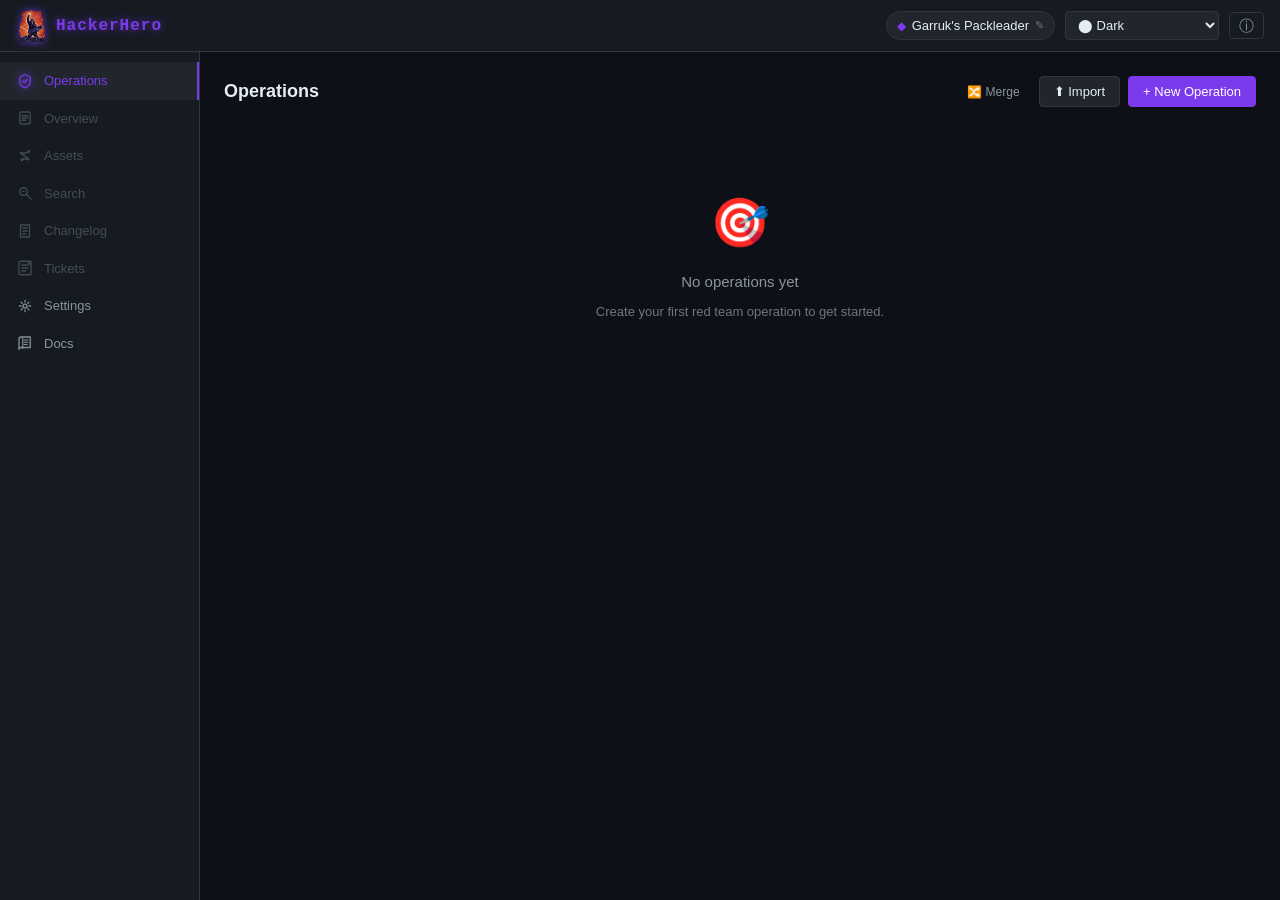
==== commit a4c60410: "async multi users, more parsers, updated docs" ====
--- a/index.html
+++ b/index.html
@@ -15,7 +15,7 @@
   <title>HackerHero</title>
   <link rel="icon" type="image/svg+xml" href="favicon.svg?v=logo5" />
 
-  <link rel="stylesheet" href="css/app.css?v=20260406u">
+  <link rel="stylesheet" href="css/app.css?v=20260407j">
 </head>
 <body>
 
@@ -181,7 +181,7 @@
 
       <div id="active-mission-badge" class="mission-badge hidden">
         <span class="badge-label">OPERATION</span>
-        <span id="active-mission-name" class="badge-name"></span>
+        <span id="active-mission-name" class="badge-name" title="Click to rename"></span>
         <div id="mission-tz-clock" class="mission-tz-clock hidden">
           <span id="tz-time" class="tz-time">--:--:--</span>
           <span id="tz-date" class="tz-date">---</span>
@@ -403,6 +403,6 @@
        ENTRY POINT – ES6 Module
        All other modules are imported via app.js
        ===================================================== -->
-  <script type="module" src="js/app.js?v=20260406u"></script>
+  <script type="module" src="js/app.js?v=20260407j"></script>
 </body>
 </html>
--- a/css/app.css
+++ b/css/app.css
@@ -374,6 +374,21 @@
   overflow: hidden;
   text-overflow: ellipsis;
   white-space: nowrap;
+  cursor: pointer;
+}
+.badge-name:hover { text-decoration: underline; text-underline-offset: 3px; }
+
+.inline-rename-input {
+  background: var(--c-bg2);
+  color: var(--c-accent);
+  border: 1px solid var(--c-accent);
+  border-radius: 4px;
+  font-family: var(--font-mono);
+  font-weight: 600;
+  font-size: inherit;
+  padding: 1px 6px;
+  width: 180px;
+  outline: none;
 }
 
 /* Timezone clock inside mission badge */
@@ -1856,6 +1871,10 @@
 .changelog-entry:hover { background: var(--c-bg3); }
 .cl-entry-link { cursor: pointer; }
 .cl-entry-link:hover .cl-desc { color: var(--c-accent); text-decoration: underline; text-underline-offset: 2px; }
+.changelog-entry.cl-merge-entry { border-left: 3px solid var(--c-accent2); padding-left: 11px; background: color-mix(in srgb, var(--c-accent2) 5%, transparent); }
+.changelog-entry.cl-merge-summary { font-weight: 600; background: color-mix(in srgb, var(--c-accent2) 10%, transparent); }
+.cl-merge-badge { font-size: 12px; }
+.cl-action.merge { color: var(--c-accent2); }
 
 .cl-timestamp { color: var(--c-text3); flex-shrink: 0; width: 130px; font-size: 11px; padding-top: 2px; }
 .cl-operator  { color: var(--c-accent2); flex-shrink: 0; width: 130px; overflow: hidden; text-overflow: ellipsis; white-space: nowrap; }
